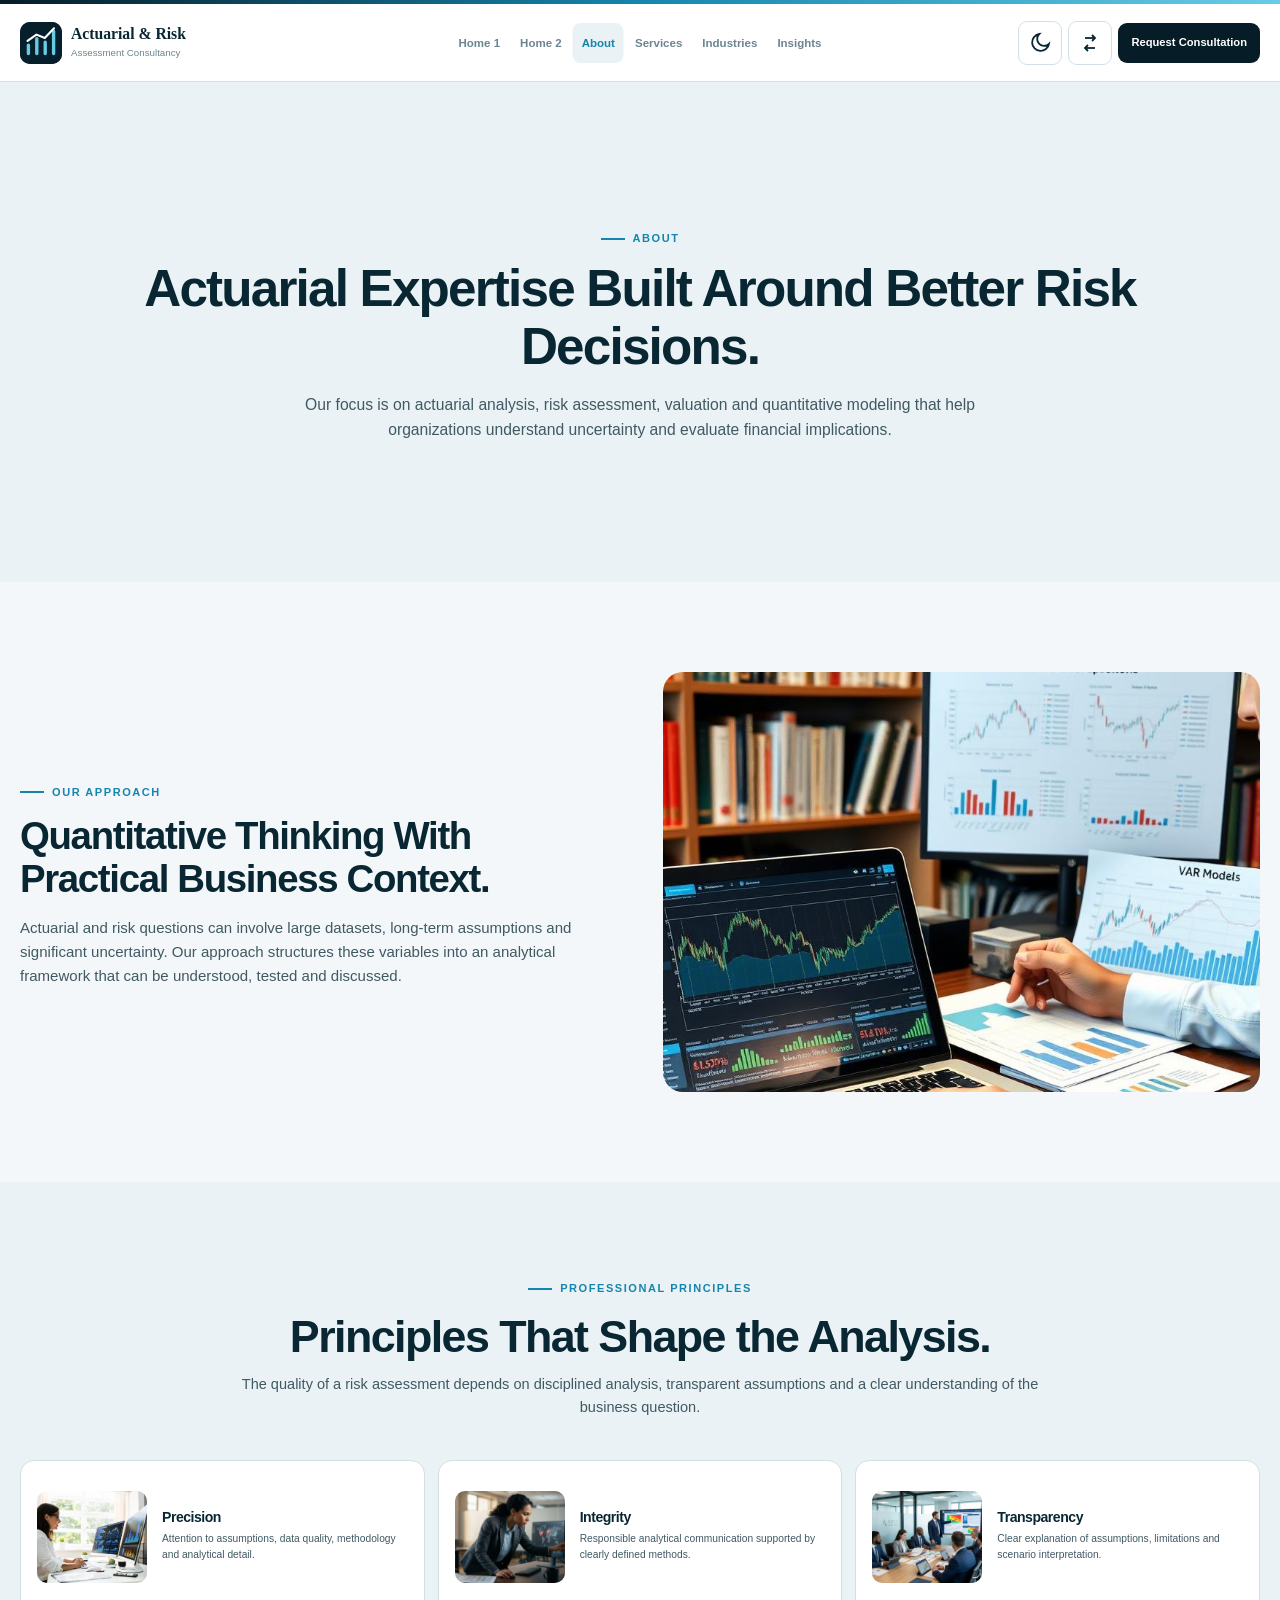
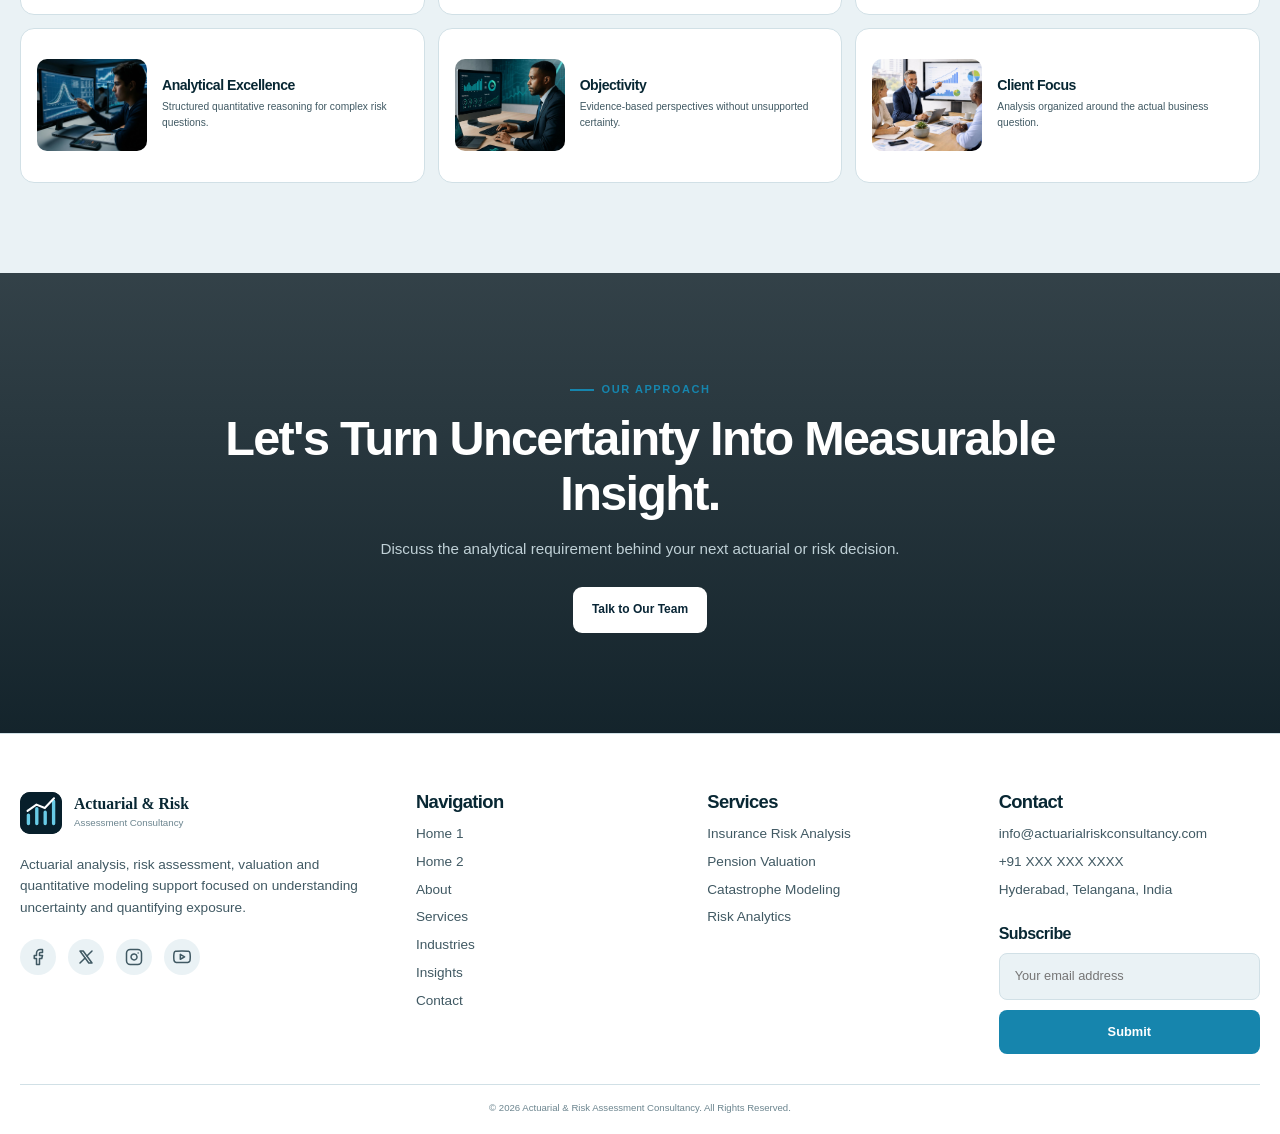
==== about.html @ ff3176a1 "Initial commit" ====
<!DOCTYPE html>
<html lang="en" dir="ltr">
<head>
<meta charset="UTF-8">
<meta name="viewport" content="width=device-width, initial-scale=1.0">
<title>Actuarial & Risk Assessment Consultancy</title>
<meta name="description"
content="Actuarial, insurance risk assessment, pension valuation, catastrophe modeling and quantitative risk analytics.">
<link rel="preconnect" href="[https://fonts.googleapis.com](https://fonts.googleapis.com/)">
<link rel="preconnect" href="[https://fonts.gstatic.com](https://fonts.gstatic.com/)" crossorigin>
<link href="[https://fonts.googleapis.com/css2?family=DM+Sans:wght@400;500;600;700&family=Manrope:wght@600;700;800&display=swap](https://fonts.googleapis.com/css2?family=DM+Sans:wght@400;500;600;700&family=Manrope:wght@600;700;800&display=swap)"
rel="stylesheet">
<link rel="icon" href="images/logo.svg" type="image/svg+xml">
<link rel="stylesheet" href="css/style.css">
</head>
<body>
<div class="top-line"></div>
<!-- =========================================================
HEADER
========================================================= -->
<header>
<div class="container navbar">
<a
href="index.html"
class="brand"
data-page-link="home1">
<div class="brand-logo">
<img src="images/logo.svg" alt="Actuarial Risk Consultancy Logo">
</div>
<div>
<div class="brand-name">
Actuarial & Risk
</div>
<div class="brand-sub">
Assessment Consultancy
</div>
</div>
</a>
<nav class="nav-links">
<a
href="index.html"
class="nav-link"
data-page-link="home1">
Home 1
</a>
<a
href="home2.html"
class="nav-link"
data-page-link="home2">
Home 2
</a>
<a
href="about.html"
class="nav-link"
data-page-link="about">
About
</a>
<a
href="services.html"
class="nav-link"
data-page-link="services">
Services
</a>
<a
href="industries.html"
class="nav-link"
data-page-link="industries">
Industries
</a>
<a
href="insights.html"
class="nav-link"
data-page-link="insights">
Insights
</a>

</nav>
<div class="nav-actions">
<button
class="nav-icon"
id="themeButton"
aria-label="Change theme">
<span id="themeIcon"></span>
</button>
<button
class="nav-icon"
id="directionButton"
aria-label="Change direction">
<span id="directionIcon"></span>
</button>
<a
href="contact.html"
class="consult-button"
data-page-link="contact">
Request Consultation
</a>
<button
class="nav-icon mobile-toggle"
id="mobileToggle"
aria-label="Open menu"
aria-expanded="false">
<svg
viewBox="0 0 24 24"
fill="none"
stroke="currentColor"
stroke-width="2">
<path d="M4 7h16"></path>
<path d="M4 12h16"></path>
<path d="M4 17h16"></path>
</svg>
</button>
</div>
</div>
<div
class="container mobile-menu"
id="mobileMenu">
<a href="index.html"
data-page-link="home1">
Home 1
</a>
<a href="home2.html"
data-page-link="home2">
Home 2
</a>
<a href="about.html"
data-page-link="about">
About
</a>
<a href="services.html"
data-page-link="services">
Services
</a>
<a href="industries.html"
data-page-link="industries">
Industries
</a>
<a href="insights.html"
data-page-link="insights">
Insights
</a>
<a href="contact.html"
data-page-link="contact">
Contact
</a>
<div class="mobile-actions">
<div class="mobile-icons">
<button class="nav-icon" id="themeButtonMobile" aria-label="Change theme"><span id="themeIconMobile"></span></button>
<button class="nav-icon" id="directionButtonMobile" aria-label="Change direction"><span id="directionIconMobile"></span></button>
</div>
<a href="contact.html" class="consult-button" data-page-link="contact">Request Consultation</a>
</div>
</div>
</header>
<!-- =========================================================
ABOUT
========================================================= -->
<main
id="about"
class="page active">
<section class="page-hero">
<div class="container page-hero-center">
<div>
<div class="eyebrow">
About
</div>
<h1>
Actuarial Expertise Built Around Better Risk Decisions.
</h1>
<p>
Our focus is on actuarial analysis, risk assessment, valuation and quantitative modeling that help organizations understand uncertainty and evaluate financial implications.
</p>
</div>
</div>
</section>
<section class="about-section">
<div class="container about-grid">
<div>
<div class="eyebrow">
Our Approach
</div>
<h2 class="section-title">
Quantitative Thinking With Practical Business Context.
</h2>
<p class="section-text">
Actuarial and risk questions can involve large datasets, long-term assumptions and significant uncertainty. Our approach structures these variables into an analytical framework that can be understood, tested and discussed.
</p>
</div>
<div class="about-photo">
<img
src="images/Quantitative Thinking With Practical Business Context.png"
alt="Professional consulting workspace">
</div>
</div>
</section>
<section class="principles">
<div class="container">
<div class="section-head">
<div class="eyebrow">
Professional Principles
</div>
<h2>
Principles That Shape the Analysis.
</h2>
<p>
The quality of a risk assessment depends on disciplined analysis, transparent assumptions and a clear understanding of the business question.
</p>
</div>
<div class="principle-grid">
<div class="principle">
<div class="principle-photo">
<img
src="images/Precision2.png"
alt="Precision">
</div>
<div>
<h3>
Precision
</h3>
<p>
Attention to assumptions, data quality, methodology and analytical detail.
</p>
</div>
</div>
<div class="principle">
<div class="principle-photo">
<img
src="images/Integrity.png"
alt="Integrity">
</div>
<div>
<h3>
Integrity
</h3>
<p>
Responsible analytical communication supported by clearly defined methods.
</p>
</div>
</div>
<div class="principle">
<div class="principle-photo">
<img
src="images/Transparency.png"
alt="Transparency">
</div>
<div>
<h3>
Transparency
</h3>
<p>
Clear explanation of assumptions, limitations and scenario interpretation.
</p>
</div>
</div>
<div class="principle">
<div class="principle-photo">
<img
src="images/Analytical Excellence.png"
alt="Analytical excellence">
</div>
<div>
<h3>
Analytical Excellence
</h3>
<p>
Structured quantitative reasoning for complex risk questions.
</p>
</div>
</div>
<div class="principle">
<div class="principle-photo">
<img
src="images/Objectivity.png"
alt="Objectivity">
</div>
<div>
<h3>
Objectivity
</h3>
<p>
Evidence-based perspectives without unsupported certainty.
</p>
</div>
</div>
<div class="principle">
<div class="principle-photo">
<img
src="images/Client Focus.png"
alt="Client focus">
</div>
<div>
<h3>
Client Focus
</h3>
<p>
Analysis organized around the actual business question.
</p>
</div>
</div>
</div>
</div>
</section>
<section class="final-cta">
<div class="container final-content">
<div class="eyebrow">
Our Approach
</div>
<h2>
Let's Turn Uncertainty Into Measurable Insight.
</h2>
<p>
Discuss the analytical requirement behind your next actuarial or risk decision.
</p>
<div class="final-actions">
<a
href="contact.html"
class="btn btn-primary"
data-page-link="contact">
Talk to Our Team
</a>
</div>
</div>
</section>
</main>
<!-- =========================================================
FOOTER
========================================================= -->
<footer>
<div class="container">
<div class="footer-grid">
<div>
<div class="footer-brand" style="display:flex; align-items:center; gap:12px; margin-bottom:20px;">
    <img src="images/logo.svg" alt="Logo" class="footer-logo" style="width:42px; border-radius:10px; background:var(--navy);">
    <div>
      <div class="brand-name">Actuarial & Risk</div>
      <div class="brand-sub">Assessment Consultancy</div>
    </div>
  </div>
<p>
Actuarial analysis, risk assessment, valuation and quantitative modeling support focused on understanding uncertainty and quantifying exposure.
</p>

  <div class="social-links">
  <a href="#" aria-label="Facebook"><svg width="18" height="18" viewBox="0 0 24 24" fill="none" stroke="currentColor" stroke-width="2" stroke-linecap="round" stroke-linejoin="round"><path d="M18 2h-3a5 5 0 0 0-5 5v3H7v4h3v8h4v-8h3l1-4h-4V7a1 1 0 0 1 1-1h3z"></path></svg></a>
  <a href="#" aria-label="X (Twitter)"><svg width="18" height="18" viewBox="0 0 24 24" fill="none" stroke="currentColor" stroke-width="2" stroke-linecap="round" stroke-linejoin="round"><path d="M4 4l11.733 16h4.267l-11.733 -16z"></path><path d="M4 20l6.768 -6.768m2.46 -2.46l6.772 -6.772"></path></svg></a>
  <a href="#" aria-label="Instagram"><svg width="18" height="18" viewBox="0 0 24 24" fill="none" stroke="currentColor" stroke-width="2" stroke-linecap="round" stroke-linejoin="round"><rect x="2" y="2" width="20" height="20" rx="5" ry="5"></rect><path d="M16 11.37A4 4 0 1 1 12.63 8 4 4 0 0 1 16 11.37z"></path><line x1="17.5" y1="6.5" x2="17.51" y2="6.5"></line></svg></a>
  <a href="#" aria-label="YouTube"><svg width="18" height="18" viewBox="0 0 24 24" fill="none" stroke="currentColor" stroke-width="2" stroke-linecap="round" stroke-linejoin="round"><path d="M22.54 6.42a2.78 2.78 0 0 0-1.94-2C18.88 4 12 4 12 4s-6.88 0-8.6.46a2.78 2.78 0 0 0-1.94 2A29 29 0 0 0 1 11.75a29 29 0 0 0 .46 5.33A2.78 2.78 0 0 0 3.4 19c1.72.46 8.6.46 8.6.46s6.88 0 8.6-.46a2.78 2.78 0 0 0 1.94-2 29 29 0 0 0 .46-5.25 29 29 0 0 0-.46-5.33z"></path><polygon points="9.75 15.02 15.5 11.75 9.75 8.48 9.75 15.02"></polygon></svg></a>
  </div>
</div>
<div>
<h3>
Navigation
</h3>
<a href="index.html" data-page-link="home1">
Home 1
</a>
<a href="home2.html" data-page-link="home2">
Home 2
</a>
<a href="about.html" data-page-link="about">
About
</a>
<a href="services.html" data-page-link="services">
Services
</a>
<a href="industries.html" data-page-link="industries">
Industries
</a>
<a href="insights.html" data-page-link="insights">
Insights
</a>
<a href="contact.html" data-page-link="contact">
Contact
</a>
</div>
<div>
<h3>
Services
</h3>
<a href="services.html" data-page-link="services">
Insurance Risk Analysis
</a>
<a href="services.html" data-page-link="services">
Pension Valuation
</a>
<a href="services.html" data-page-link="services">
Catastrophe Modeling
</a>
<a href="services.html" data-page-link="services">
Risk Analytics
</a>
</div>
<div>
<h3>
Contact
</h3>
<a href="mailto:info@actuarialriskconsultancy.com">
  info@actuarialriskconsultancy.com
  </a>
<a href="tel:+91XXXXXXXXXX">
+91 XXX XXX XXXX
</a>
<p>
Hyderabad, Telangana, India
  </p>
  <div style="margin-top: 25px;">
    <h3 style="margin-bottom:10px; font-size:1rem;">Subscribe</h3>
    <input type="email" placeholder="Your email address" style="width: 100%; padding: 12px 15px; border-radius: 8px; border: 1px solid var(--border); background: var(--surface2); color: var(--text); margin-bottom: 10px; font-family: inherit; font-size: 0.8rem; outline: none; box-sizing: border-box;">
    <button type="button" style="width: 100%; padding: 12px 15px; border-radius: 8px; background: var(--blue); color: #ffffff; border: none; font-weight: 800; cursor: pointer; font-family: inherit; font-size: 0.8rem; box-sizing: border-box; transition: background 0.3s;">Submit</button>
  </div>
  </div>
  </div>
  <div class="footer-bottom">
© 2026 Actuarial & Risk Assessment Consultancy. All Rights Reserved.
</div>
</div>
</footer>
<!-- =========================================================
BACK TO TOP
========================================================= -->
<button
class="back-top"
id="backTop"
aria-label="Back to top">
<svg
viewBox="0 0 24 24"
fill="none"
stroke="currentColor"
stroke-width="2">
<path d="M12 19V5"></path>
<path d="M6 11l6-6 6 6"></path>
</svg>
</button>
<script src="js/script.js"></script>
</body>
</html>
---- css/style.css ----
/* =========================================================
GLOBAL
========================================================= */
:root{
--navy:#061c27;
--navy2:#0a2936;
--blue:#1685ad;
--cyan:#67cce7;
--bg:#f3f7f9;
--surface:#ffffff;
--surface2:#eaf2f5;
--heading:#082733;
--text:#405963;
--muted:#6c858f;
--border:#d1e0e6;
--green:#4da47e;
--yellow:#d1a452;
--red:#ca7070;
--shadow:0 24px 65px rgba(6,34,46,.11);
--shadow2:0 10px 32px rgba(6,34,46,.09);
}
html.dark{
--bg:#06151c;
--surface:#0b2029;
--surface2:#102b35;
--heading:#f0fbfd;
--text:#cfdee3;
--muted:#96adb6;
--border:#2a4752;
--shadow:0 24px 65px rgba(0,0,0,.36);
--shadow2:0 10px 32px rgba(0,0,0,.30);
}
*{
box-sizing:border-box;
margin:0;
padding:0;
}
html{
scroll-behavior:smooth;
}
body{
font-family:"DM Sans",Arial,sans-serif;
background:var(--bg);
color:var(--text);
line-height:1.6;
overflow-x:hidden;
}
img{
display:block;
width:100%;
}
a{
text-decoration:none;
color:inherit;
}
button,
input,
textarea,
select{
font:inherit;
}
h1,
h2,
h3,
h4{
font-family:"Manrope",Arial,sans-serif;
color:var(--heading);
line-height:1.12;
letter-spacing:-.035em;
}
.container{
width:min(
1240px,
calc(100% - 40px)
);
margin:auto;
}
.top-line{
height:4px;
background:
linear-gradient(
90deg,
#061c27,
#1685ad,
#67cce7
);
}
/* =========================================================
NAVIGATION
========================================================= */
header{
position:sticky;
top:0;
z-index:9999;
height:78px;
background:
rgba(255,255,255,.96);
border-bottom:1px solid var(--border);
backdrop-filter:blur(18px);
}
html.dark header{
background:
rgba(5,18,24,.96);
}
.navbar{
height:78px;
display:flex;
align-items:center;
justify-content:space-between;
gap:7px;
position:relative;
}
.brand{
height:44px;
display:flex;
align-items:center;
gap:9px;
}
.brand-logo{
width:42px;
height:42px;
min-width:42px;
border-radius:10px;
overflow:hidden;
background:var(--navy);
}
.brand-logo img{
width:100%;
height:100%;
object-fit:cover;
}
.brand-name{
font-family:"Manrope";
font-size:0.98rem;
font-weight:800;
color:var(--heading);
line-height:1.1;
}
.brand-sub{
font-size:0.61rem;
color:var(--muted);
margin-top:3px;
}
.nav-links{
height:44px;
display:flex;
align-items:center;
gap:2px;
position:absolute;
left:50%;
transform:translateX(-50%);
}
.nav-link{
height:40px;
min-height:40px;
max-height:40px;
padding:0 9px;
display:flex;
align-items:center;
justify-content:center;
border-radius:8px;
font-size:0.72rem;
font-weight:800;
color:var(--muted);
white-space:nowrap;
transition:.2s;
}
.nav-link:hover,
.nav-link.active{
background:var(--surface2);
color:var(--blue);
}
.nav-actions{
height:44px;
display:flex;
align-items:center;
gap:6px;
}
.nav-icon{
width:44px;
height:44px;
min-width:44px;
min-height:44px;
max-width:44px;
max-height:44px;
display:flex;
align-items:center;
justify-content:center;
border:1px solid var(--border);
border-radius:9px;
background:var(--surface);
color:var(--heading);
}
.nav-icon span{
display:flex;
align-items:center;
justify-content:center;
}
.nav-icon svg{
width:24px;
height:24px;
}
.consult-button{
height:40px !important;
min-height:40px !important;
max-height:40px !important;
padding:0 13px;
display:flex;
align-items:center;
justify-content:center;
border-radius:9px;
background:var(--navy);
color:white;
font-size:0.70rem;
font-weight:800;
white-space:nowrap;
}
html.dark .consult-button{
background:#edf9fb;
color:#082535;
}
.mobile-toggle{
display:none;
}
/* =========================================================
MOBILE MENU
========================================================= */
.mobile-menu{
display:none;
position:absolute;
top:84px;
left:12px;
right:12px;
padding:10px;
background:var(--surface);
border:1px solid var(--border);
border-radius:14px;
box-shadow:var(--shadow);
}
.mobile-menu.open{
display:block;
}
.mobile-menu a{
display:block;
padding:12px;
font-size:0.80rem;
font-weight:800;
border-radius:8px;
color:var(--heading);
text-align:center;
}
.mobile-menu a:hover{
background:var(--surface2);
color:var(--blue);
}
.mobile-actions{
display:flex;
flex-direction:column;
align-items:center;
gap:12px;
margin-top:15px;
padding-top:15px;
border-top:1px solid var(--border);
}
.mobile-icons{
display:flex;
gap:12px;
justify-content:center;
}
.mobile-actions .consult-button{
width:100%;
text-align:center;
}
.mobile-menu a.consult-button {
color: white;
}
html.dark .mobile-menu a.consult-button {
color: #082535;
}
/* =========================================================
BUTTONS
========================================================= */
.btn{
height:46px;
min-height:46px;
max-height:46px;
padding:0 18px;
display:inline-flex;
align-items:center;
justify-content:center;
border-radius:9px;
font-size:0.75rem;
font-weight:800;
border:1px solid transparent;
transition:
transform .25s ease,
box-shadow .25s ease;
}
.btn:hover{
transform:translateY(-3px);
box-shadow:var(--shadow2);
}
.btn-primary{
background:var(--navy);
color:#fff;
}
html.dark .btn-primary{
background:#edf9fb;
color:#082535;
}
.btn-secondary{
background:var(--surface);
color:var(--heading);
border-color:var(--border);
}
/* =========================================================
PAGE SYSTEM
========================================================= */
.page{
display:none;
animation:
pageIn .45s ease;
}
.page.active{
display:block;
}
@keyframes pageIn{
from{
opacity:0;
transform:translateY(10px);
}
to{
opacity:1;
transform:translateY(0);
}
}
/* =========================================================
COMMON
========================================================= */
.kicker{
height:30px;
display:inline-flex;
align-items:center;
padding:0 12px;
border:1px solid rgba(22,133,173,.25);
border-radius:30px;
background:rgba(22,133,173,.06);
color:var(--blue);
font-size:0.63rem;
font-weight:900;
letter-spacing:.12em;
}
.kicker:before{
content:"";
width:6px;
height:6px;
margin-right:8px;
border-radius:50%;
background:var(--cyan);
animation:pulse 2s infinite;
}
@keyframes pulse{
50%{
transform:scale(1.5);
opacity:.5;
}
}
.eyebrow{
display:inline-flex;
align-items:center;
gap:8px;
font-size:0.69rem;
font-weight:900;
letter-spacing:.14em;
text-transform:uppercase;
color:var(--blue);
margin-bottom:13px;
}
.eyebrow:before{
content:"";
width:24px;
height:2px;
background:currentColor;
}
.section-head{
max-width:850px;
margin:
0 auto 40px;
text-align:center;
}
.section-head h2{
font-size:
clamp(
1.9rem,
3.5vw,
2.8rem
);
}
.section-head p{
font-size:0.91rem;
margin-top:12px;
}
.section-title{
font-size:
clamp(
1.85rem,
3vw,
2.55rem
);
}
.section-text{
font-size:0.94rem;
margin-top:16px;
}
/* =========================================================
HOME 1
========================================================= */
.home1-hero{
min-height: calc(100vh - 78px);
display:flex;
align-items:center;
padding:80px 0;
overflow:hidden;
background: linear-gradient(rgba(4, 21, 28, 0.75), rgba(4, 21, 28, 0.75)), url('../images/home-hero.png') center/cover no-repeat;
}
html.dark .home1-hero{
background:
radial-gradient(
circle at 82% 20%,
rgba(103,204,231,.12),
transparent 30%
),
linear-gradient(
135deg,
#06151c,
#092731
);
}
.home-grid{
display:grid;
grid-template-columns:
.82fr
1.18fr;
gap:48px;
align-items:center;
}
.home-h1{
font-size:
clamp(
2.25rem,
4vw,
3.55rem
);
line-height:1.06;
margin-top:18px;
}
.home-h1 span{
display:block;
}
.accent{
color:var(--blue);
}
.hero-text{
max-width:610px;
font-size:0.99rem;
margin-top:18px;
}
.hero-actions{
display:flex;
flex-wrap:wrap;
gap:9px;
margin-top:25px;
}
/* =========================================================
HOME 1 TERMINAL
========================================================= */
.terminal{
background:#061a24;
border:1px solid rgba(255,255,255,.10);
border-radius:22px;
overflow:hidden;
box-shadow:
0 30px 85px rgba(5,27,37,.28);
}
.terminal-top{
height:61px;
padding:0 16px;
display:flex;
align-items:center;
justify-content:space-between;
border-bottom:
1px solid rgba(255,255,255,.08);
}
.terminal-title{
display:flex;
align-items:center;
gap:9px;
}
.terminal-image{
width:36px;
height:36px;
border-radius:8px;
overflow:hidden;
display:flex;
align-items:center;
justify-content:center;
background:rgba(104,203,230,.15);
color:#70cee7;
}
.terminal-image svg{
width:20px;
height:20px;
}
.terminal-title strong{
display:block;
font-size:0.76rem;
color:#fff;
}
.terminal-title small{
display:block;
font-size:0.53rem;
color:#7896a1;
margin-top:2px;
}
.status{
height:24px;
padding:0 8px;
display:flex;
align-items:center;
border:1px solid rgba(104,203,230,.3);
border-radius:6px;
font-size:0.53rem;
font-weight:900;
color:#70cee7;
}
.terminal-body{
padding:15px;
}
.metrics{
display:grid;
grid-template-columns:
repeat(3,1fr);
gap:8px;
}
.metric{
min-height:78px;
padding:11px;
background:
rgba(255,255,255,.045);
border:1px solid rgba(255,255,255,.08);
border-radius:9px;
}
.metric small{
display:block;
font-size:0.50rem;
text-transform:uppercase;
letter-spacing:.08em;
color:#7896a1;
}
.metric strong{
display:block;
font-family:"Manrope";
font-size:1.17rem;
color:#fff;
margin-top:3px;
}
.metric span{
font-size:0.51rem;
color:#70cee7;
}
.chart{
height:280px;
position:relative;
overflow:hidden;
margin-top:10px;
border:1px solid rgba(255,255,255,.08);
border-radius:10px;
background:#081f2b;
}
.chart-grid{
position:absolute;
inset:0;
background-image:
linear-gradient(
rgba(255,255,255,.045) 1px,
transparent 1px
),
linear-gradient(
90deg,
rgba(255,255,255,.045) 1px,
transparent 1px
);
background-size:45px 45px;
}
.chart-label{
position:absolute;
left:12px;
top:10px;
z-index:3;
font-size:0.51rem;
color:#7896a1;
}
.chart-label strong{
display:block;
font-size:0.78rem;
color:#fff;
margin-top:3px;
}
.chart svg{
position:absolute;
inset:12px;
width:calc(100% - 24px);
height:calc(100% - 24px);
}
.line{
fill:none;
stroke:#70cee7;
stroke-width:3;
stroke-linecap:round;
stroke-linejoin:round;
stroke-dasharray:1000;
stroke-dashoffset:1000;
animation:drawLine 3.5s ease forwards;
}
.line2{
fill:none;
stroke:#577b88;
stroke-width:1.5;
stroke-dasharray:7 8;
}
@keyframes drawLine{
to{
stroke-dashoffset:0;
}
}
.chart-bottom{
display:flex;
justify-content:space-between;
font-size:0.51rem;
color:#7896a1;
margin-top:5px;
}
/* =========================================================
HOME 1 ANALYTICS IMAGE SECTION
========================================================= */
.image-section{
padding:90px 0;
background:var(--surface2);
}
.image-section-grid{
display:grid;
grid-template-columns:
1fr
1fr;
gap:45px;
align-items:center;
}
.main-photo{
height:430px;
position:relative;
overflow:hidden;
border-radius:20px;
box-shadow:var(--shadow);
}
.main-photo img{
width:100%;
height:100%;
object-fit:cover;
}
.photo-caption{
position:absolute;
left:18px;
right:18px;
bottom:18px;
padding:15px;
border-radius:11px;
background:
rgba(4,21,29,.88);
backdrop-filter:blur(10px);
}
.photo-caption strong{
display:block;
font-size:0.90rem;
color:#fff;
}
.photo-caption span{
display:block;
font-size:0.61rem;
color:#b5c9d0;
margin-top:3px;
}
/* =========================================================
LARGE FIXED IMAGE CARDS
========================================================= */
.image-cards{
display:grid;
grid-template-columns:
1fr
1fr;
gap:12px;
margin-top:23px;
}
.image-card{
min-height:145px;
padding:14px;
display:grid;
grid-template-columns:
110px
minmax(0,1fr);
align-items:center;
gap:15px;
background:var(--surface);
border:1px solid var(--border);
border-radius:13px;
overflow:hidden;
transition:.25s;
}
.image-card:hover{
transform:translateY(-4px);
box-shadow:var(--shadow2);
}
.image-box{
width:110px !important;
height:92px !important;
min-width:110px !important;
max-width:110px !important;
min-height:92px !important;
max-height:92px !important;
border-radius:10px;
overflow:hidden;
background:#dce8ec;
}
.image-box img{
width:100% !important;
height:100% !important;
object-fit:cover !important;
}
.image-card h3{
font-size:0.88rem;
}
.image-card p{
font-size:0.63rem;
margin-top:5px;
}
/* =========================================================
DARK FRAMEWORK
========================================================= */
.dark-section{
padding:90px 0;
background:#061923;
}
.dark-section h2{
color:#fff;
}
.dark-section p{
color:#a8bec7;
}
.dark-section .eyebrow{
color:#6bcbe6;
}
.dark-cards{
display:grid;
grid-template-columns:
repeat(4,1fr);
gap:12px;
}
.dark-card{
background:#0c2732;
border:1px solid rgba(255,255,255,.10);
border-radius:15px;
overflow:hidden;
transition:.3s;
}
.dark-card:hover{
transform:translateY(-6px);
border-color:rgba(104,203,230,.45);
}
.dark-image{
height:145px;
overflow:hidden;
}
.dark-image img{
width:100%;
height:100%;
object-fit:cover;
transition:.6s;
}
.dark-card:hover img{
transform:scale(1.06);
}
.dark-content{
padding:15px 17px 18px;
}
.number{
font-size:0.55rem;
font-weight:900;
color:#6bcbe6;
letter-spacing:.1em;
}
.dark-content h3{
font-size:0.96rem;
color:#fff;
margin-top:6px;
}
.dark-content p{
font-size:0.64rem;
margin-top:5px;
}
/* =========================================================
INDUSTRY CARDS
========================================================= */
.industry-section{
padding:90px 0;
background:var(--bg);
}
.industry-grid{
display:grid;
grid-template-columns:
repeat(4,1fr);
gap:12px;
}
.industry-card{
height:230px;
position:relative;
overflow:hidden;
border-radius:14px;
background:#082a38;
}
.industry-card img{
height:100%;
width:100%;
object-fit:cover;
transition:.7s;
}
.industry-card:hover img{
transform:scale(1.07);
}
.industry-card:after{
content:"";
position:absolute;
inset:0;
background:
linear-gradient(
transparent 25%,
rgba(3,20,28,.94)
);
}
.industry-info{
position:absolute;
z-index:2;
left:15px;
right:15px;
bottom:15px;
}
.industry-info h3{
color:#fff;
font-size:0.86rem;
}
.industry-info p{
color:#b6c9d0;
font-size:0.60rem;
margin-top:3px;
}
/* =========================================================
HOME 2 HERO
========================================================= */
.home2-hero{
min-height: calc(100vh - 78px);
display:flex;
align-items:center;
padding:80px 0;
overflow:hidden;
background:
radial-gradient(
circle at 18% 18%,
rgba(103,204,231,.18),
transparent 30%
),
linear-gradient(
135deg,
rgba(248, 250, 251, 0.65),
rgba(231, 241, 244, 0.65)
),
url('../images/home2-hero.png') center/cover no-repeat;
}
html.dark .home2-hero{
background:
radial-gradient(
circle at 18% 18%,
rgba(103,204,231,.12),
transparent 30%
),
linear-gradient(
135deg,
rgba(6, 21, 28, 0.65),
rgba(9, 39, 49, 0.65)
),
url('../images/home2-hero.png') center/cover no-repeat;
}
.home2-grid{
display:grid;
grid-template-columns:
1fr
1fr;
gap:48px;
align-items:center;
}
/* =========================================================
HOME 2 MODEL TERMINAL
========================================================= */
.model-terminal{
padding:15px;
background:#061a24;
border:1px solid rgba(255,255,255,.10);
border-radius:22px;
box-shadow:
0 30px 85px rgba(5,27,37,.28);
}
.model-head{
height:48px;
display:flex;
align-items:center;
justify-content:space-between;
border-bottom:
1px solid rgba(255,255,255,.08);
}
.model-head strong{
font-size:0.76rem;
color:#fff;
}
.model-head span{
font-size:0.53rem;
color:#7896a1;
}
.model-body{
display:grid;
grid-template-columns:
1.35fr
.65fr;
gap:9px;
margin-top:10px;
}
.model-chart{
height:320px;
position:relative;
overflow:hidden;
border:1px solid rgba(255,255,255,.08);
border-radius:10px;
background:#081f2b;
}
.model-chart svg{
position:absolute;
inset:12px;
width:calc(100% - 24px);
height:calc(100% - 24px);
}
.model-side{
display:grid;
gap:8px;
}
.model-box{
padding:10px;
background:
rgba(255,255,255,.045);
border:1px solid rgba(255,255,255,.08);
border-radius:9px;
}
.model-box-image{
height:65px;
margin-bottom:8px;
border-radius:7px;
overflow:hidden;
}
.model-box-image img{
height:100%;
width:100%;
object-fit:cover;
}
.model-box small{
font-size:0.50rem;
text-transform:uppercase;
color:#7896a1;
}
.model-box strong{
display:block;
font-size:0.93rem;
color:#fff;
margin-top:2px;
}
.progress{
height:4px;
margin-top:7px;
overflow:hidden;
border-radius:10px;
background:
rgba(255,255,255,.09);
}
.progress span{
display:block;
height:100%;
width:var(--value);
background:#70cee7;
transform:scaleX(0);
transform-origin:left;
animation:progressIn 1.4s ease forwards;
}
@keyframes progressIn{
to{
transform:scaleX(1);
}
}
/* =========================================================
HOME 2 SIX LAYERS
========================================================= */
.layers{
padding:90px 0;
}
.layers-grid{
display:grid;
grid-template-columns:
repeat(3,1fr);
gap:13px;
}
.layer-card{
background:var(--surface);
border:1px solid var(--border);
border-radius:15px;
overflow:hidden;
transition:.3s;
}
.layer-card:hover{
transform:translateY(-5px);
box-shadow:var(--shadow2);
}
.layer-img{
height:180px;
overflow:hidden;
}
.layer-img img{
height:100%;
width:100%;
object-fit:cover;
transition:.6s;
}
.layer-card:hover img{
transform:scale(1.06);
}
.layer-body{
padding:15px 17px 18px;
}
.layer-body small{
color:var(--blue);
font-size:0.56rem;
font-weight:900;
letter-spacing:.1em;
}
.layer-body h3{
font-size:0.95rem;
margin-top:6px;
}
.layer-body p{
font-size:0.64rem;
margin-top:5px;
}
/* =========================================================
EXPOSURE MATRIX
========================================================= */
.exposure{
padding:90px 0;
background:var(--surface2);
}
.exposure-grid{
display:grid;
grid-template-columns:
1fr
1fr;
gap:45px;
align-items:center;
}
.exposure-photo{
height:430px;
position:relative;
overflow:hidden;
border-radius:20px;
}
.exposure-photo img{
height:100%;
width:100%;
object-fit:cover;
}
.exposure-photo:after{
content:"";
position:absolute;
inset:0;
background:
linear-gradient(
transparent 25%,
rgba(3,20,28,.85)
);
}
.exposure-caption{
position:absolute;
z-index:2;
left:18px;
right:18px;
bottom:18px;
}
.exposure-caption strong{
display:block;
font-size:0.91rem;
color:#fff;
}
.exposure-caption span{
display:block;
font-size:0.61rem;
color:#b8cbd1;
margin-top:3px;
}
.matrix{
display:grid;
grid-template-columns:
repeat(6,1fr);
gap:5px;
margin-top:22px;
}
.cell{
height:35px;
border-radius:5px;
background:#b8d7df;
animation:cellPulse 2.8s infinite;
}
.cell:nth-child(3n){
background:#6eb8ca;
}
.cell:nth-child(4n){
background:#d5b267;
}
.cell:nth-child(7n){
background:#d47676;
}
@keyframes cellPulse{
50%{
opacity:.65;
}
}
.matrix-label{
display:flex;
justify-content:space-between;
font-size:0.56rem;
color:var(--muted);
margin-top:6px;
}
/* =========================================================
SCENARIO CARDS
========================================================= */
.scenarios{
padding:90px 0;
}
.scenario-grid{
display:grid;
grid-template-columns:
repeat(4,1fr);
gap:12px;
}
.scenario{
padding:13px;
background:var(--surface);
border:1px solid var(--border);
border-radius:14px;
transition:.3s;
}
.scenario:hover{
transform:translateY(-5px);
box-shadow:var(--shadow2);
}
.scenario-image{
height:105px;
border-radius:9px;
overflow:hidden;
}
.scenario-image img{
height:100%;
width:100%;
object-fit:cover;
}
.scenario small{
display:block;
font-size:0.55rem;
font-weight:900;
letter-spacing:.1em;
color:var(--blue);
margin-top:12px;
}
.scenario h3{
font-size:0.95rem;
margin-top:5px;
}
.scenario-value{
font-family:"Manrope";
font-size:1.56rem;
font-weight:800;
color:var(--heading);
margin-top:7px;
}
.scenario p{
font-size:0.63rem;
}
/* =========================================================
PAGE HERO
========================================================= */
.page-hero{
padding:80px 0;
background:var(--surface2);
}
.page-hero-grid{
display:grid;
grid-template-columns:
1fr
.78fr;
gap:50px;
align-items:center;
}
.page-hero-center{
display:flex;
flex-direction:column;
align-items:center;
justify-content:center;
text-align:center;
min-height:340px;
}
.page-hero-center p{
margin:17px auto 0;
}
.page-hero h1{
font-size:
clamp(
2.15rem,
4vw,
3.4rem
);
}
.page-hero p{
max-width:680px;
font-size:0.98rem;
margin-top:17px;
}
.page-photo{
height:340px;
border-radius:20px;
overflow:hidden;
}
.page-photo img{
height:100%;
width:100%;
object-fit:cover;
}
/* =========================================================
ABOUT
========================================================= */
.about-section{
padding:90px 0;
}
.about-grid{
display:grid;
grid-template-columns:
1fr
1fr;
gap:45px;
align-items:center;
}
.about-photo{
height:420px;
border-radius:20px;
overflow:hidden;
}
.about-photo img{
height:100%;
width:100%;
object-fit:cover;
}
/* =========================================================
ABOUT PRINCIPLES
========================================================= */
.principles{
padding:90px 0;
background:var(--surface2);
}
.principle-grid{
display:grid;
grid-template-columns:
repeat(3,1fr);
gap:13px;
}
.principle{
min-height:155px;
padding:16px;
display:grid;
grid-template-columns:
110px
minmax(0,1fr);
align-items:center;
gap:15px;
background:var(--surface);
border:1px solid var(--border);
border-radius:14px;
overflow:hidden;
transition:.25s;
}
.principle:hover{
transform:translateY(-4px);
box-shadow:var(--shadow2);
}
.principle-photo{
width:110px !important;
height:92px !important;
min-width:110px !important;
max-width:110px !important;
min-height:92px !important;
max-height:92px !important;
overflow:hidden;
border-radius:10px;
}
.principle-photo img{
width:100% !important;
height:100% !important;
object-fit:cover !important;
}
.principle h3{
font-size:0.88rem;
}
.principle p{
font-size:0.64rem;
margin-top:5px;
}
/* =========================================================
SERVICES
========================================================= */
.services{
padding:90px 0;
}
.service-grid{
display:grid;
grid-template-columns: repeat(3, 1fr);
gap:17px;
}
.service-card{
background:var(--surface);
border:1px solid var(--border);
border-radius:17px;
overflow:hidden;
}
.service-photo{
height:220px;
overflow:hidden;
}
.service-photo img{
height:100%;
width:100%;
object-fit:cover;
transition:.6s;
}
.service-card:hover img{
transform:scale(1.05);
}
.service-body{
padding:20px;
}
.service-body h2{
font-size:1.52rem;
}
.service-body p{
font-size:0.76rem;
margin-top:7px;
}
.service-list{
display:grid;
gap:5px;
margin-top:13px;
}
.service-list span{
font-size:0.68rem;
color:var(--muted);
}
.service-list span:before{
content:"";
display:inline-block;
width:5px;
height:5px;
border-radius:50%;
background:var(--blue);
margin-right:7px;
}
/* =========================================================
INSIGHTS
========================================================= */
.insights{
padding:90px 0;
}
.topic-list{
display:flex;
flex-wrap:wrap;
gap:7px;
margin-bottom:28px;
}
.topic{
padding:7px 11px;
background:var(--surface);
border:1px solid var(--border);
border-radius:30px;
font-size:0.65rem;
font-weight:800;
color:var(--muted);
}
.insight-grid{
display:grid;
grid-template-columns:
repeat(3,1fr);
gap:15px;
}
.insight-card{
background:var(--surface);
border:1px solid var(--border);
border-radius:16px;
overflow:hidden;
}
.insight-photo{
height:195px;
overflow:hidden;
}
.insight-photo img{
height:100%;
width:100%;
object-fit:cover;
transition:.6s;
}
.insight-card:hover img{
transform:scale(1.05);
}
.insight-body{
padding:18px;
}
.insight-body small{
font-size:0.58rem;
font-weight:900;
color:var(--blue);
letter-spacing:.1em;
}
.insight-body h3{
font-size:1.01rem;
margin-top:6px;
}
.insight-body p{
font-size:0.68rem;
margin-top:6px;
}
/* =========================================================
FAQ
========================================================= */
.faq{
max-width:900px;
margin:35px auto 0;
}
.faq-item{
margin-bottom:8px;
background:var(--surface);
border:1px solid var(--border);
border-radius:12px;
overflow:hidden;
}
.faq-question{
width:100%;
min-height:58px;
padding:14px 17px;
display:flex;
align-items:center;
justify-content:space-between;
gap:20px;
border:0;
background:transparent;
color:var(--heading);
text-align:left;
font-size:0.80rem;
font-weight:800;
}
.faq-arrow{
width:8px;
height:8px;
flex:none;
border-right:2px solid var(--blue);
border-bottom:2px solid var(--blue);
transform:rotate(45deg);
transition:.3s;
}
.faq-item.open .faq-arrow{
transform:rotate(225deg);
}
.faq-answer{
max-height:0;
overflow:hidden;
transition:max-height .35s ease;
}
.faq-answer-inner{
padding:0 17px 17px;
}
.faq-answer p{
font-size:0.71rem;
}
/* =========================================================
CONTACT
========================================================= */
.contact{
padding:90px 0;
}
.contact-grid{
display:grid;
grid-template-columns:
.72fr
1.28fr;
gap:28px;
}
.contact-info{
display:grid;
gap:9px;
margin-top:22px;
}
.contact-item{
display:flex;
align-items:center;
gap:12px;
padding:13px;
background:var(--surface);
border:1px solid var(--border);
border-radius:12px;
}
.contact-image{
width:58px !important;
height:58px !important;
min-width:58px !important;
max-width:58px !important;
border-radius:9px;
overflow:hidden;
display:flex;
align-items:center;
justify-content:center;
background:var(--surface2);
color:var(--blue);
}
.contact-image svg{
width:24px;
height:24px;
}
.contact-item strong{
display:block;
font-size:0.80rem;
color:var(--heading);
}
.contact-item span{
font-size:0.66rem;
color:var(--muted);
}
.contact-form{
padding:23px;
background:var(--surface);
border:1px solid var(--border);
border-radius:18px;
box-shadow:var(--shadow2);
}
.form-grid{
display:grid;
grid-template-columns:
1fr
1fr;
gap:12px;
}
.field.full{
grid-column:1/-1;
}
.field label{
display:block;
font-size:0.70rem;
font-weight:800;
color:var(--heading);
margin-bottom:5px;
}
.control{
width:100%;
min-height:44px;
padding:8px 10px;
background:var(--bg);
color:var(--heading);
border:1px solid var(--border);
border-radius:8px;
outline:none;
}
html[dir="rtl"] .control[dir="ltr"]{
text-align:right;
}
textarea.control{
min-height:120px;
resize:vertical;
}
.control:focus{
border-color:var(--blue);
box-shadow:
0 0 0 3px
rgba(19,127,167,.11);
}
.error{
display:none;
font-size:0.61rem;
color:var(--red);
margin-top:4px;
}
.success{
display:none;
padding:10px;
margin-top:10px;
border-radius:8px;
font-size:0.70rem;
color:#26764e;
background:#dff3e9;
}
.map{
height:330px;
margin-top:27px;
border:1px solid var(--border);
border-radius:18px;
overflow:hidden;
}
.map iframe{
width:100%;
height:100%;
border:0;
color-scheme:light;
}
/* =========================================================
FINAL CTA
========================================================= */
.final-cta{
min-height:460px;
display:flex;
align-items:center;
padding:90px 0;
text-align:center;
background:
linear-gradient(
rgba(3,20,28,.80),
rgba(3,20,28,.93)
),
url(
"[https://images.unsplash.com/photo-1526304640581-d334cdbbf45e?auto=format&fit=crop&w=3840&q=95](https://images.unsplash.com/photo-1526304640581-d334cdbbf45e?auto=format&fit=crop&w=3840&q=95)"
)
center/cover no-repeat;
}
.final-content{
max-width:850px;
margin:auto;
}
.final-content h2{
color:#fff;
font-size:
clamp(
2rem,
3.8vw,
3.2rem
);
}
.final-content p{
max-width:700px;
margin:17px auto 0;
font-size:0.95rem;
color:#bfd0d6;
}
.final-actions{
display:flex;
justify-content:center;
flex-wrap:wrap;
gap:9px;
margin-top:25px;
}
.final-actions .btn-primary{
background:#fff;
color:#082535;
}
.final-actions .btn-secondary{
background:rgba(255,255,255,.08);
color:#fff;
border-color:rgba(255,255,255,.3);
}
/* =========================================================
FOOTER
========================================================= */
footer{
padding:58px 0 18px;
background:var(--surface);
border-top:1px solid var(--border);
}
.footer-grid{
display:grid;
grid-template-columns:
1.4fr
1fr
1fr
1fr;
gap:30px;
padding-bottom:30px;
}
footer h3{
font-size:1.15rem;
color:var(--heading);
margin-bottom:11px;
}
footer p,
footer a{
display:block;
font-size:0.85rem;
color:var(--text);
margin:6px 0;
}
footer a:hover{
color:var(--blue);
}
.social-links {
display:flex;
gap:12px;
margin-top:20px;
}
footer .social-links a {
display: flex;
align-items: center;
justify-content: center;
width: 36px;
height: 36px;
border-radius: 50%;
background: var(--surface2);
color: var(--text);
transition: all 0.3s ease;
margin: 0;
}
footer .social-links a:hover {
background: var(--blue);
color: #fff;
transform: translateY(-3px);
}
.footer-bottom{
padding-top:15px;
border-top:
1px solid var(--border);
text-align:center;
font-size:0.60rem;
color:var(--muted);
}
/* =========================================================
BACK TO TOP
========================================================= */
.back-top{
position:fixed;
right:18px;
bottom:18px;
width:43px;
height:43px;
display:flex;
align-items:center;
justify-content:center;
border:0;
border-radius:9px;
background:var(--navy);
color:#fff;
opacity:0;
visibility:hidden;
transform:translateY(12px);
transition:.25s;
z-index:99999;
}
.back-top.show{
opacity:1;
visibility:visible;
transform:none;
}
.back-top svg{
width:17px;
height:17px;
}
/* =========================================================
RESPONSIVE
========================================================= */
@media(max-width:1024px){
.navbar #themeButton,
.navbar #directionButton{
display:none;
}
.home1-hero .home-grid > div:first-child{
text-align:center;
}
.home1-hero .hero-text{
margin-left:auto;
margin-right:auto;
}
.home1-hero .hero-actions{
justify-content:center;
}
.home1-hero .terminal{
transform:none !important;
margin:0 auto;
}
}
@media(max-width:1100px){
.nav-links,
.navbar .consult-button{
display:none;
}
.mobile-toggle{
display:flex;
}
.home-grid,
.home2-grid,
.image-section-grid,
.exposure-grid,
.about-grid,
.page-hero-grid,
.contact-grid{
grid-template-columns:1fr;
}
.dark-cards{
grid-template-columns:
repeat(2,1fr);
}
.industry-grid{
grid-template-columns:
repeat(2,1fr);
}
.layers-grid{
grid-template-columns:
repeat(2,1fr);
}
.scenario-grid{
grid-template-columns:
repeat(2,1fr);
}
.insight-grid{
grid-template-columns:
repeat(2,1fr);
}
.principle-grid{
grid-template-columns:
repeat(2,1fr);
}
.footer-grid{
grid-template-columns:
repeat(2,1fr);
}
}
@media(max-width:720px){
.container{
width:
calc(100% - 24px);
}
.home1-hero,
.home2-hero{
min-height:auto;
padding:65px 0;
}
.home-h1{
font-size:2.56rem;
}
.hero-actions{
flex-direction:column;
}
.hero-actions .btn{
width:100%;
}
.metrics{
gap:5px;
}
.metric{
padding:8px;
}
.metric strong{
font-size:0.94rem;
}
.chart{
height:220px;
}
.model-body{
grid-template-columns:1fr;
}
.model-chart{
height:240px;
}
.image-cards{
grid-template-columns:1fr;
}
.image-card{
grid-template-columns:
105px
minmax(0,1fr);
}
.image-box{
width:105px !important;
min-width:105px !important;
max-width:105px !important;
height:85px !important;
min-height:85px !important;
max-height:85px !important;
}
.dark-cards,
.industry-grid,
.layers-grid,
.scenario-grid,
.principle-grid,
.insight-grid{
grid-template-columns:1fr;
}
.service-grid{
grid-template-columns:1fr;
}
.form-grid{
grid-template-columns:1fr;
}
.field.full{
grid-column:auto;
}
.footer-grid{
grid-template-columns:1fr;
text-align:center;
}
.footer-brand{
justify-content:center !important;
}
.social-links{
justify-content:center;
}
.main-photo,
.about-photo,
.exposure-photo,
.page-photo{
height:320px;
}
.model-side{
grid-template-columns:1fr;
}
}
@media(max-width:430px){
.home-h1{
font-size:2.30rem;
}
.image-card{
grid-template-columns:
96px
minmax(0,1fr);
padding:12px;
gap:11px;
}
.image-box{
width:96px !important;
min-width:96px !important;
max-width:96px !important;
height:76px !important;
min-height:76px !important;
max-height:76px !important;
}
.principle{
grid-template-columns:
96px
minmax(0,1fr);
padding:12px;
gap:11px;
}
.principle-photo{
width:96px !important;
min-width:96px !important;
max-width:96px !important;
height:78px !important;
min-height:78px !important;
max-height:78px !important;
}
}
/* =========================================================
REDUCED MOTION
========================================================= */
@media(prefers-reduced-motion:reduce){
*,
*::before,
*::after{
animation-duration:.01ms !important;
animation-iteration-count:1 !important;
transition-duration:.01ms !important;
scroll-behavior:auto !important;
}
}
/* =========================================================
NEW ADDED SECTIONS CSS
========================================================= */

/* Hero Standardization */
.page-hero {
    min-height: 500px;
    display: flex;
    align-items: center;
}

/* Our Process Timeline */
.process-section {
    padding: 100px 0;
    background-color: var(--white);
}
.process-grid {
    position: relative;
    max-width: 800px;
    margin: 60px auto 0;
}
.process-grid::before {
    content: '';
    position: absolute;
    top: 0;
    bottom: 0;
    left: 50%;
    width: 2px;
    background: var(--border);
    transform: translateX(-50%);
}
.process-step {
    position: relative;
    width: 50%;
    padding: 0 40px 40px;
}
.process-step:nth-child(odd) {
    left: 0;
    text-align: right;
}
.process-step:nth-child(even) {
    left: 50%;
    text-align: left;
}
.process-step::after {
    content: '';
    position: absolute;
    top: 0;
    width: 20px;
    height: 20px;
    background: var(--navy);
    border: 4px solid var(--white);
    border-radius: 50%;
    box-shadow: 0 0 0 2px var(--cyan);
}
.process-step:nth-child(odd)::after {
    right: -10px;
}
.process-step:nth-child(even)::after {
    left: -10px;
}
.process-step .step-number {
    font-size:3.75rem;
    font-weight: 800;
    color: var(--border);
    line-height: 1;
    margin-bottom: 10px;
}

/* Deep Dive Zigzag */
.deep-dive-section {
    padding: 100px 0;
    background-color: var(--light-blue);
}
.deep-dive-grid {
    display: grid;
    grid-template-columns: 1fr 1fr;
    gap: 60px;
    align-items: center;
    margin-top: 60px;
}
.deep-dive-grid.reverse .deep-dive-content {
    order: 2;
}
.deep-dive-grid.reverse .deep-dive-image {
    order: 1;
}
.deep-dive-image img {
    width: 100%;
    border-radius: 12px;
    box-shadow: 0 20px 40px rgba(0,0,0,0.1);
}

/* Impact Bento Box */
.impact-section {
    padding: 100px 0;
    background-color: var(--white);
}
.impact-grid {
    display: grid;
    grid-template-columns: repeat(4, 1fr);
    grid-template-rows: repeat(2, 250px);
    gap: 20px;
    margin-top: 60px;
}
.impact-box {
    background: var(--navy);
    border-radius: 12px;
    padding: 30px;
    color: var(--white);
    display: flex;
    flex-direction: column;
    justify-content: space-between;
    transition: transform 0.3s;
}
.impact-box:hover {
    transform: translateY(-5px);
}
.impact-box.large {
    grid-column: span 2;
    grid-row: span 2;
    background: linear-gradient(135deg, var(--navy), #0a2d3f);
}
.impact-box.wide {
    grid-column: span 2;
}
.impact-box .metric {
    font-size:4.38rem;
    font-weight: 800;
    color: var(--cyan);
}

.home1-hero .terminal {
    transform: translateX(40px);
}

/* Bright Text for Home 1 Hero Image Background */
.home1-hero .home-h1,
.home1-hero .home-h1 span {
    color: #ffffff !important;
}
.home1-hero .hero-text {
    color: #ffffff !important;
    opacity: 0.9;
}
.home1-hero .accent {
    color: var(--cyan) !important;
}
.home1-hero .kicker {
    color: var(--cyan) !important;
    border-color: rgba(103,204,231,0.3) !important;
}
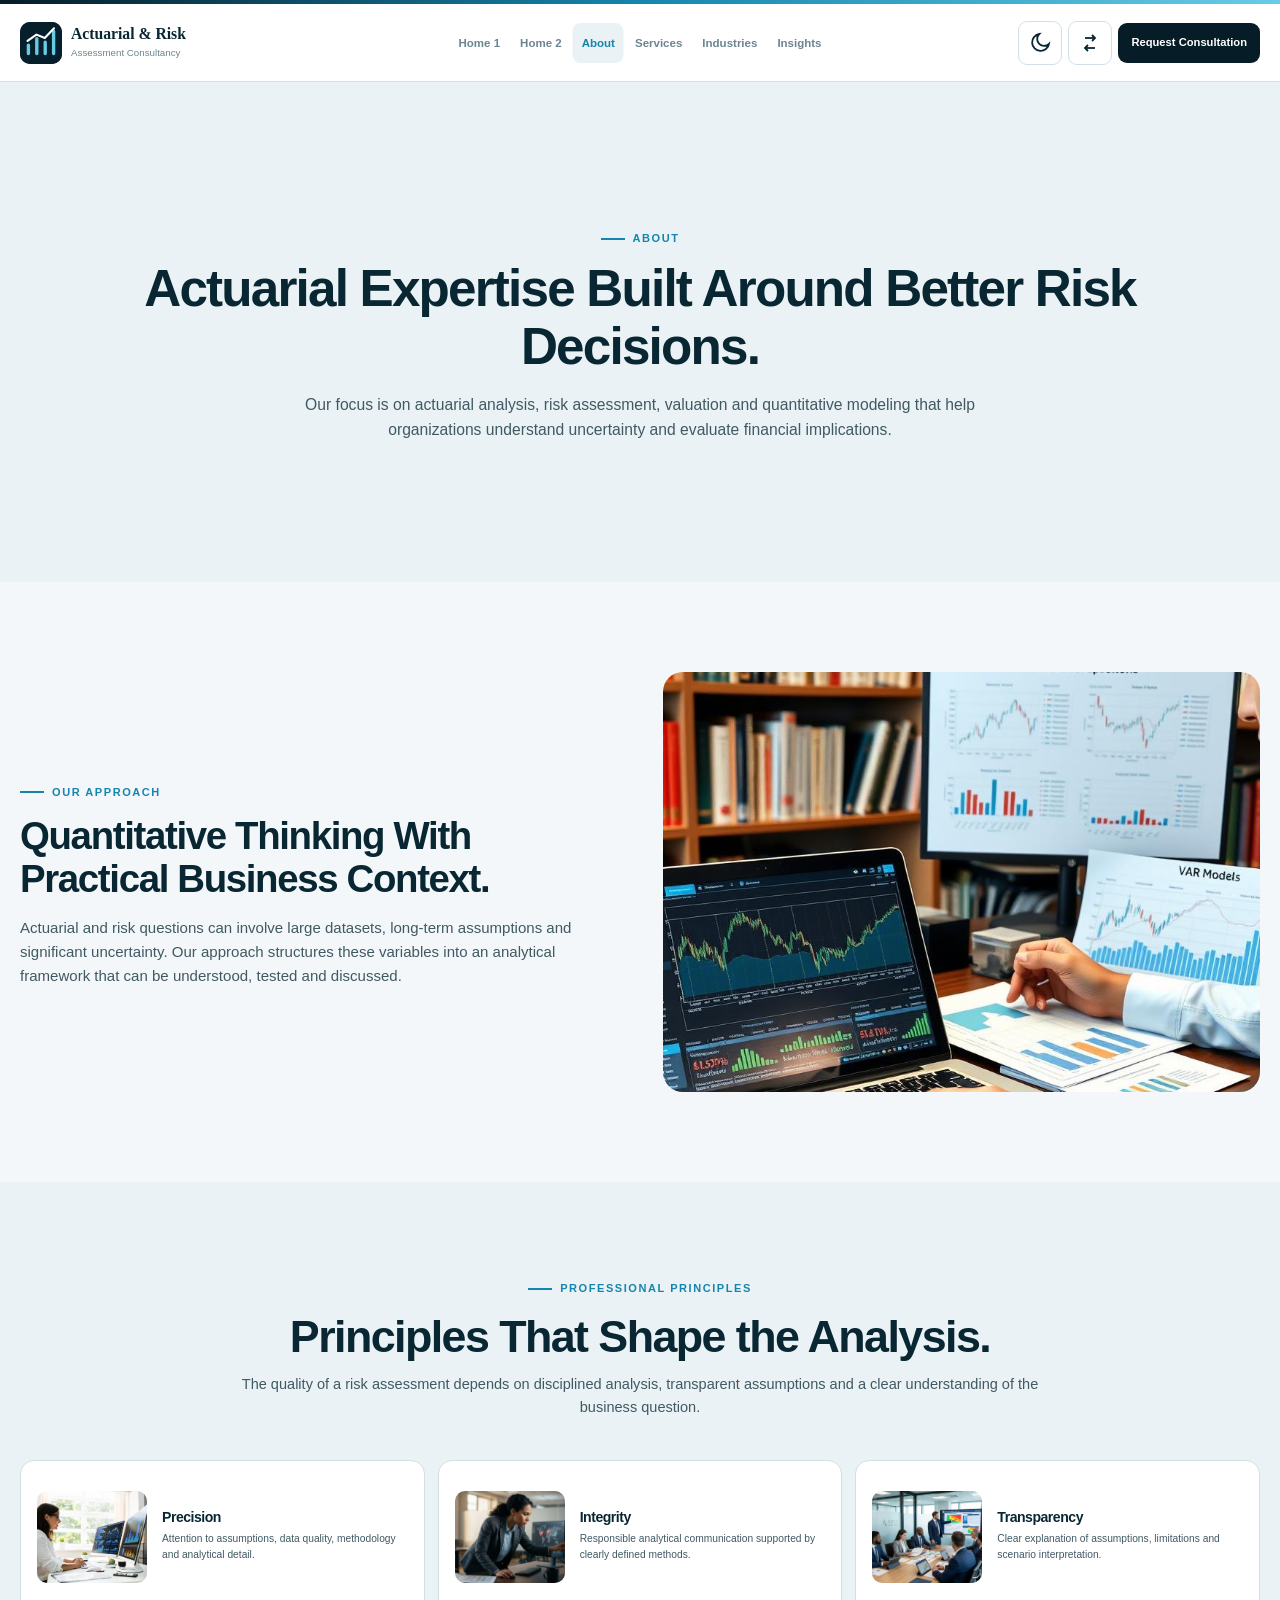
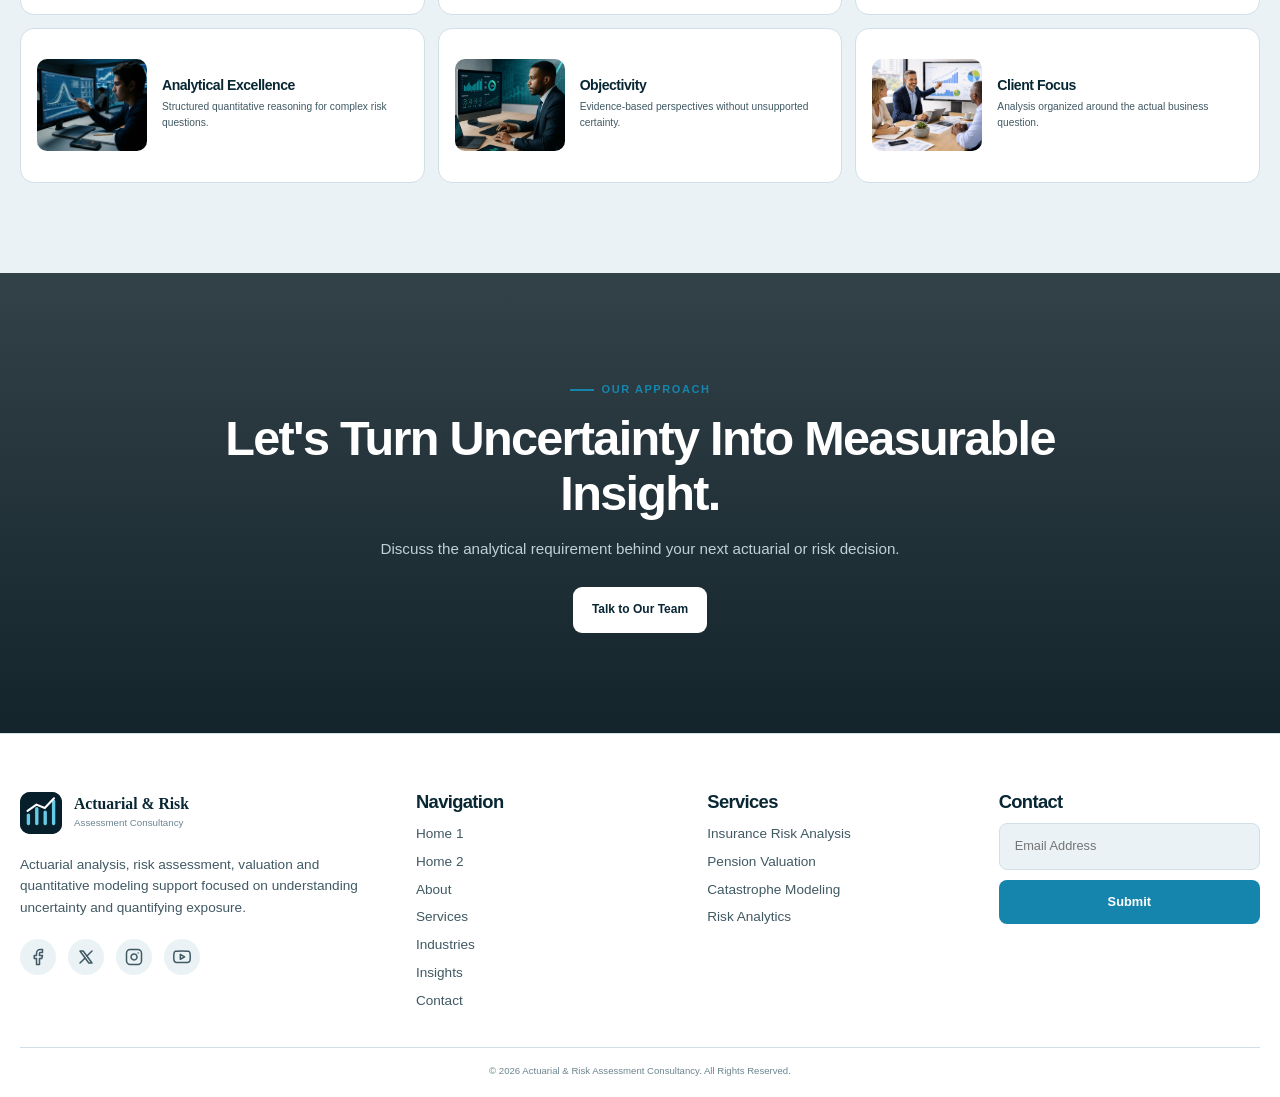
==== commit b961ddc1: "second commit" ====
--- a/about.html
+++ b/about.html
@@ -393,20 +393,10 @@
 <h3>
 Contact
 </h3>
-<a href="mailto:info@actuarialriskconsultancy.com">
-  info@actuarialriskconsultancy.com
-  </a>
-<a href="tel:+91XXXXXXXXXX">
-+91 XXX XXX XXXX
-</a>
-<p>
-Hyderabad, Telangana, India
-  </p>
-  <div style="margin-top: 25px;">
-    <h3 style="margin-bottom:10px; font-size:1rem;">Subscribe</h3>
-    <input type="email" placeholder="Your email address" style="width: 100%; padding: 12px 15px; border-radius: 8px; border: 1px solid var(--border); background: var(--surface2); color: var(--text); margin-bottom: 10px; font-family: inherit; font-size: 0.8rem; outline: none; box-sizing: border-box;">
-    <button type="button" style="width: 100%; padding: 12px 15px; border-radius: 8px; background: var(--blue); color: #ffffff; border: none; font-weight: 800; cursor: pointer; font-family: inherit; font-size: 0.8rem; box-sizing: border-box; transition: background 0.3s;">Submit</button>
-  </div>
+<div style="display: flex; flex-direction: column; gap: 10px; margin-top: 10px;">
+  <input type="email" placeholder="Email Address" style="width: 100%; padding: 12px 15px; border-radius: 8px; border: 1px solid var(--border); background: var(--surface2); color: var(--text); font-family: inherit; font-size: 0.8rem; outline: none; box-sizing: border-box;">
+  <button type="button" style="width: 100%; padding: 12px 15px; border-radius: 8px; background: var(--blue); color: #ffffff; border: none; font-weight: 800; cursor: pointer; font-family: inherit; font-size: 0.8rem; box-sizing: border-box; transition: background 0.3s;">Submit</button>
+</div>
   </div>
   </div>
   <div class="footer-bottom">
--- a/css/style.css
+++ b/css/style.css
@@ -190,6 +190,12 @@
 border-radius:9px;
 background:var(--surface);
 color:var(--heading);
+cursor: pointer;
+transition: background 0.2s, color 0.2s;
+}
+.nav-icon:hover {
+background: var(--surface2);
+color: var(--blue);
 }
 .nav-icon span{
 display:flex;
@@ -249,7 +255,8 @@
 color:var(--heading);
 text-align:center;
 }
-.mobile-menu a:hover{
+.mobile-menu a:hover,
+.mobile-menu a.active {
 background:var(--surface2);
 color:var(--blue);
 }
@@ -1865,6 +1872,7 @@
 }
 .hero-actions{
 flex-direction:column;
+align-items:center;
 }
 .hero-actions .btn{
 width:100%;
@@ -2140,3 +2148,43 @@
     color: var(--cyan) !important;
     border-color: rgba(103,204,231,0.3) !important;
 }
+
+/* Mobile responsive for Our Process Timeline */
+@media (max-width: 768px) {
+    .process-grid::before {
+        left: 20px;
+    }
+    .process-step {
+        width: 100%;
+        padding: 0 0 40px 50px;
+    }
+    .process-step:nth-child(odd),
+    .process-step:nth-child(even) {
+        left: 0;
+        text-align: left;
+    }
+    .process-step:nth-child(odd)::after,
+    .process-step:nth-child(even)::after {
+        left: 10px;
+        right: auto;
+    }
+    
+    /* Deep Dive and Impact Grid Mobile Alignment */
+    .deep-dive-grid {
+        grid-template-columns: 1fr;
+        gap: 40px;
+    }
+    .deep-dive-grid.reverse .deep-dive-content,
+    .deep-dive-grid.reverse .deep-dive-image {
+        order: unset;
+    }
+    .impact-grid {
+        grid-template-columns: 1fr;
+        grid-template-rows: auto;
+    }
+    .impact-box.large,
+    .impact-box.wide {
+        grid-column: span 1;
+        grid-row: span 1;
+    }
+}
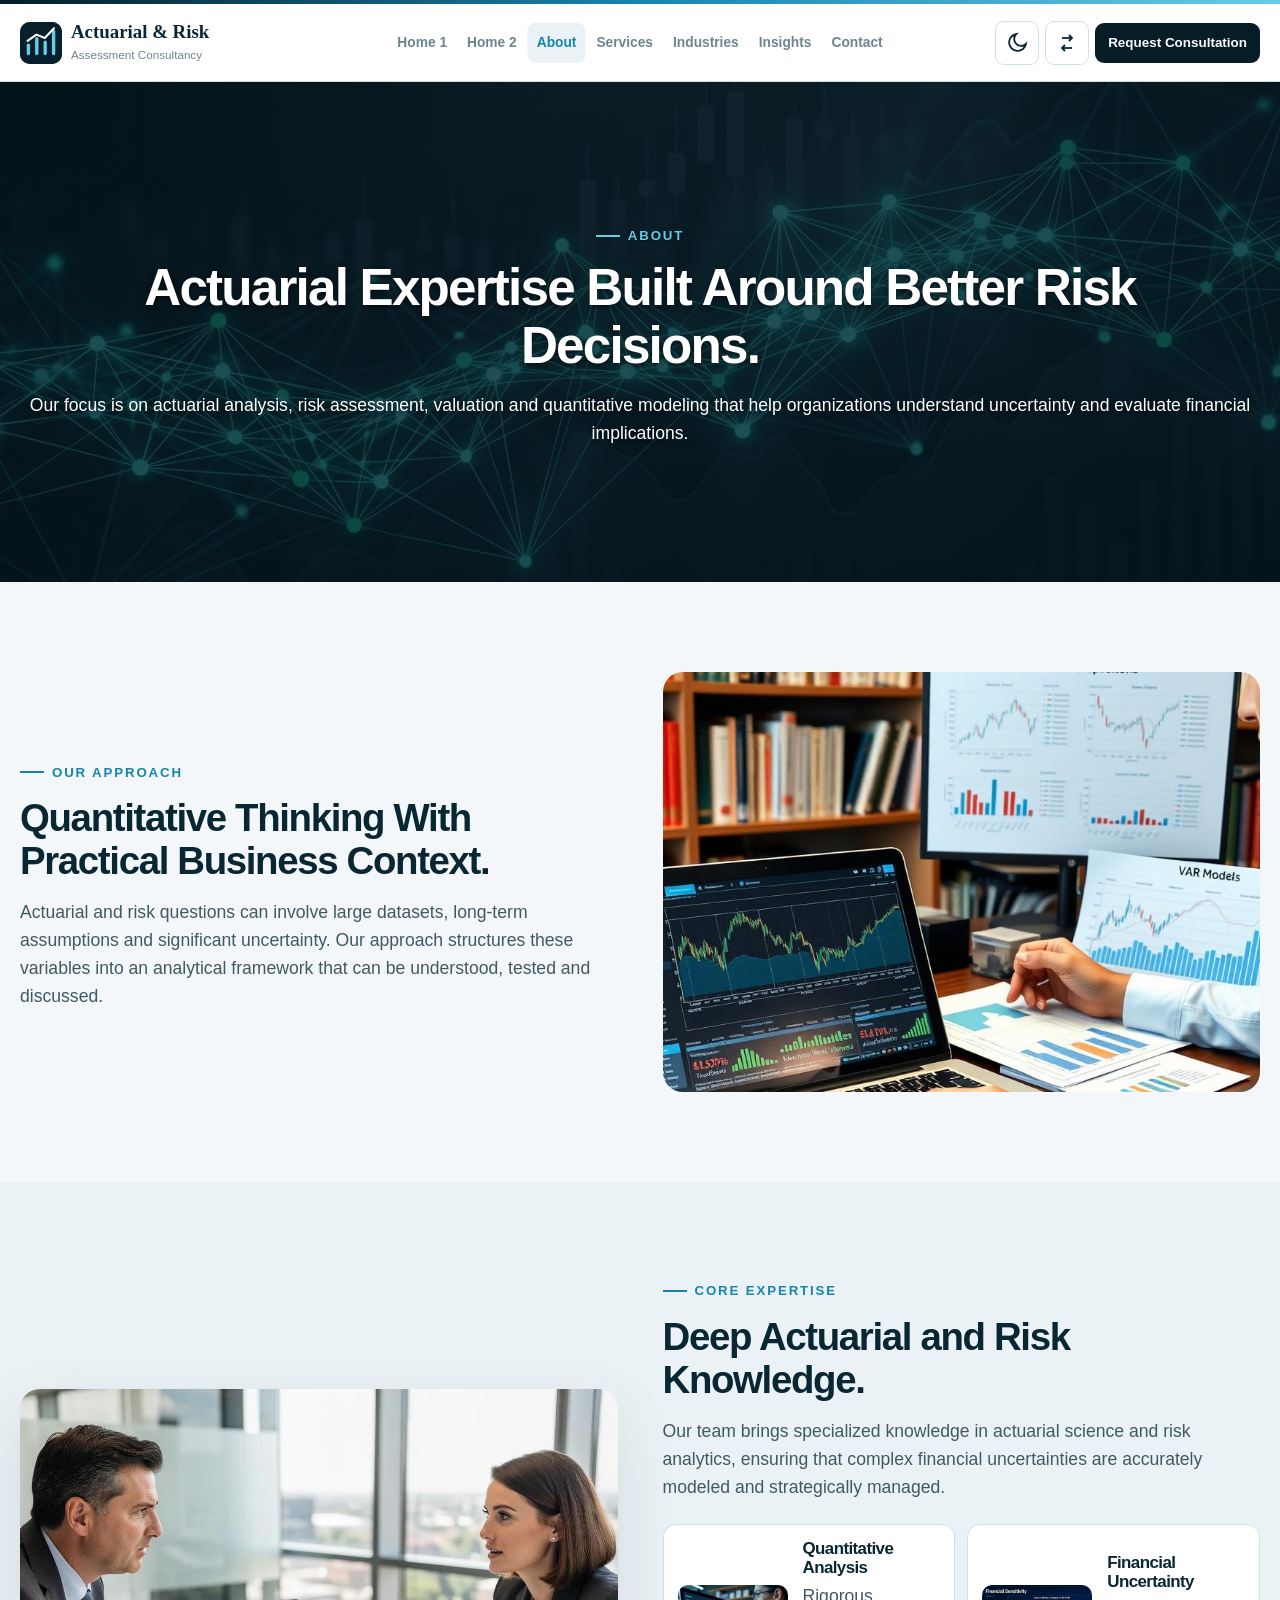
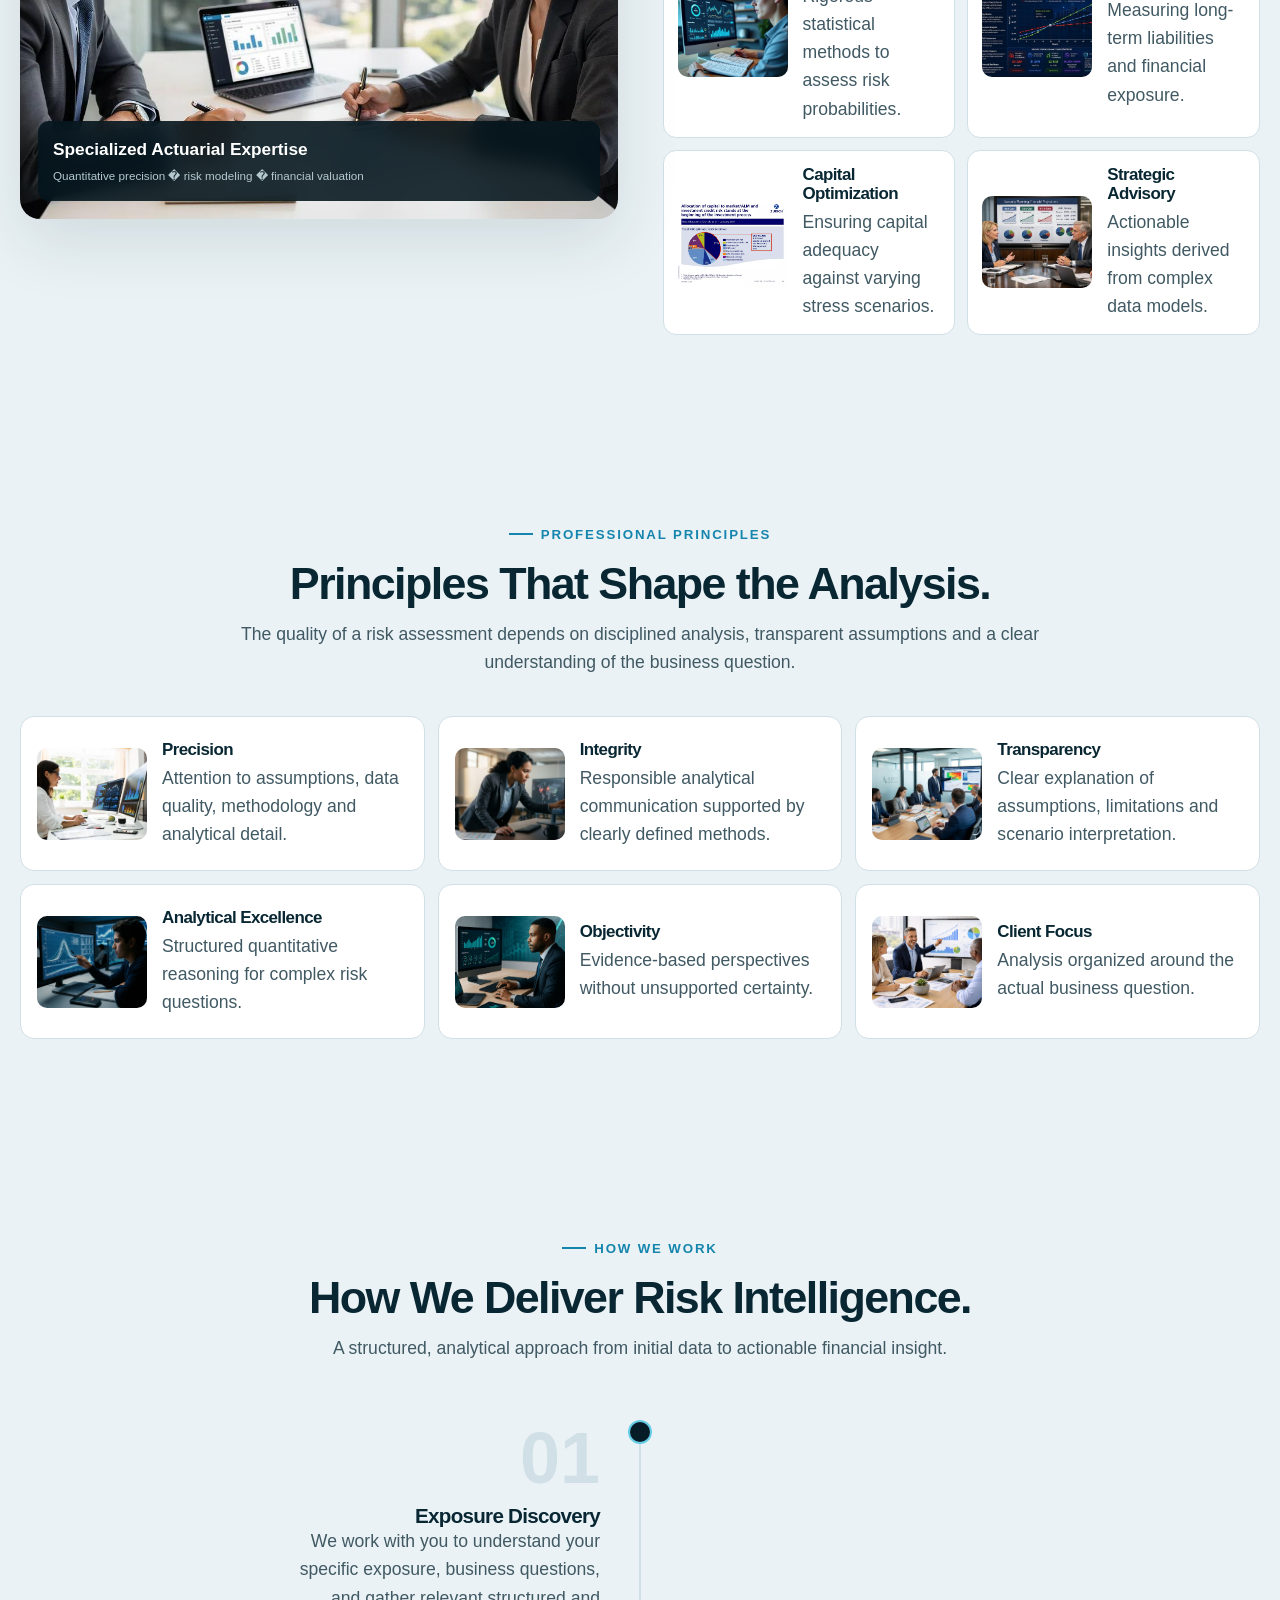
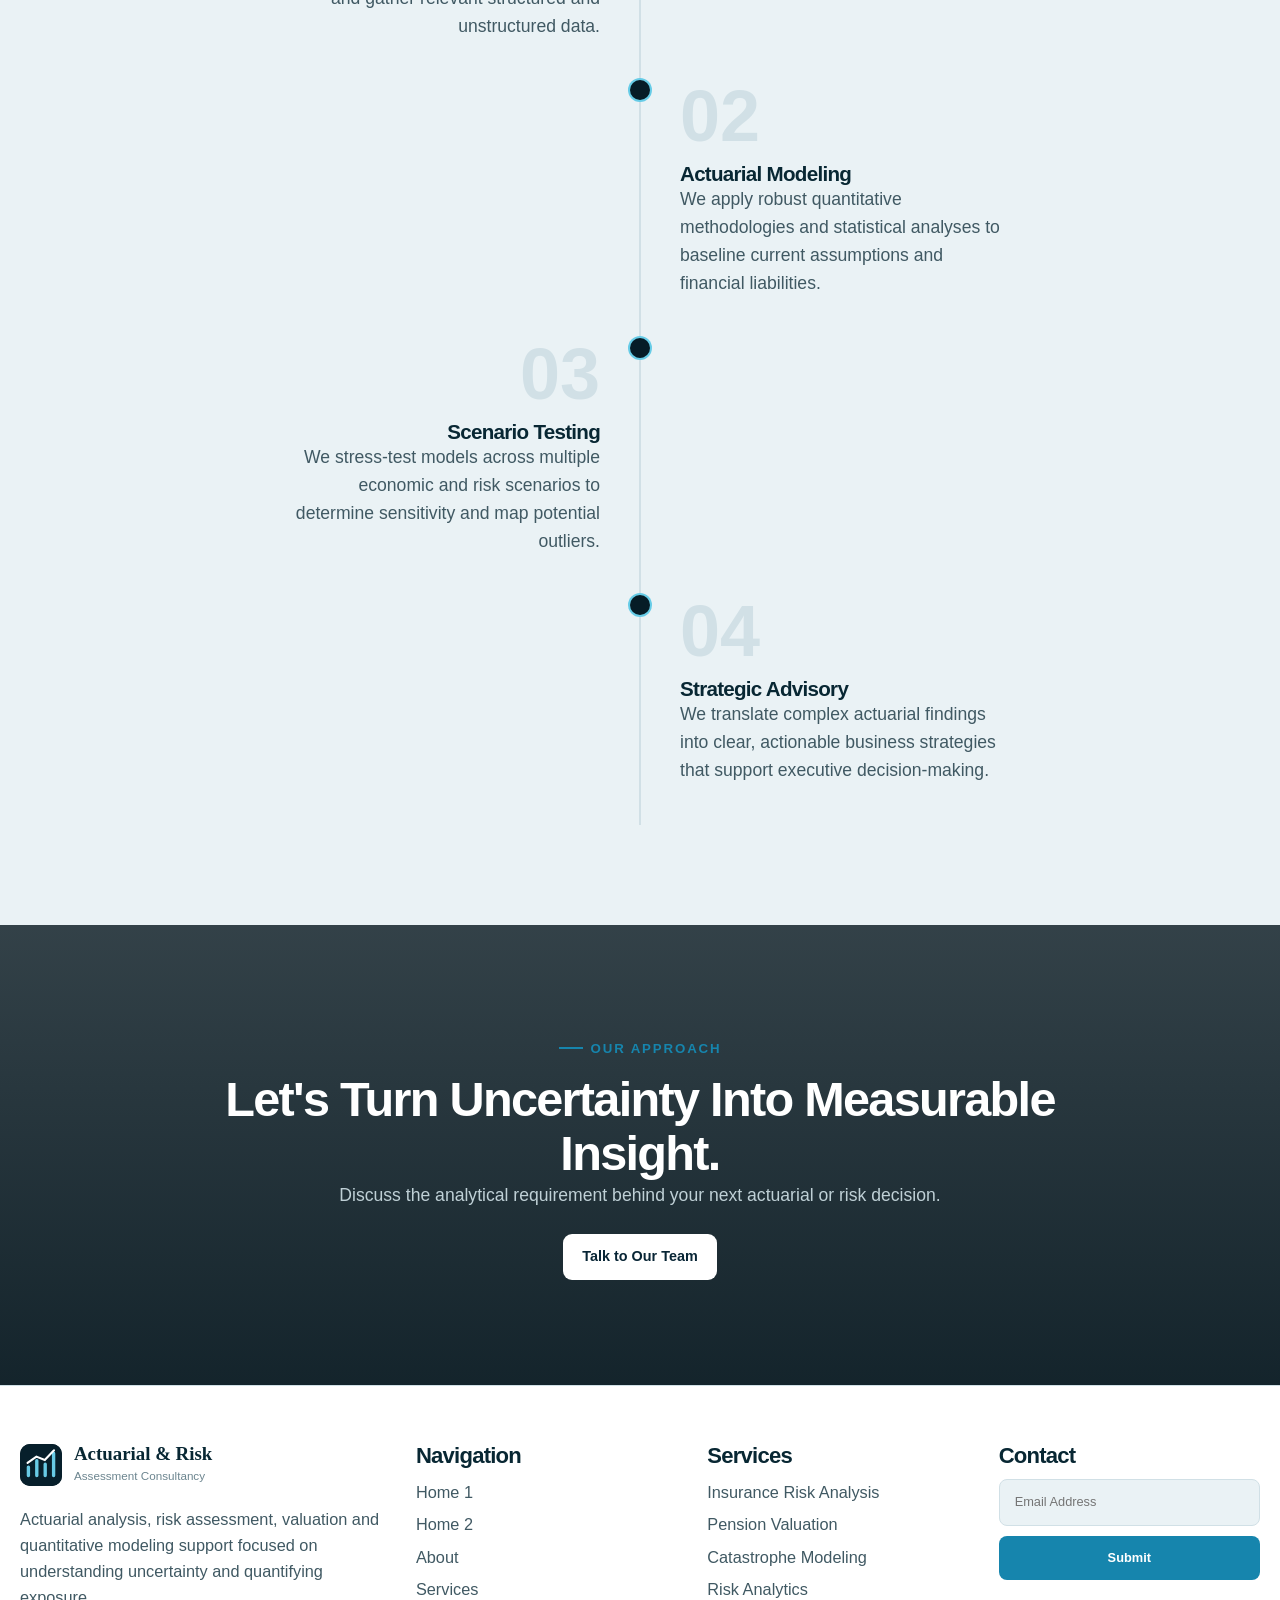
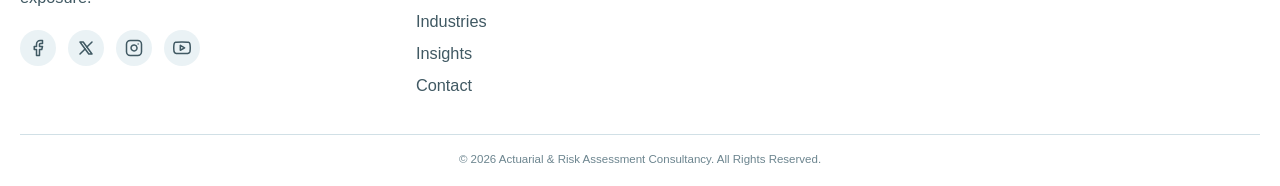
==== commit a83357ba: "third commit" ====
--- a/about.html
+++ b/about.html
@@ -73,7 +73,12 @@
 data-page-link="insights">
 Insights
 </a>
-
+<a
+href="contact.html"
+class="nav-link"
+data-page-link="contact">
+Contact
+</a>
 </nav>
 <div class="nav-actions">
 <button
@@ -157,7 +162,7 @@
 <main
 id="about"
 class="page active">
-<section class="page-hero">
+<section class="page-hero hero-bg-bright" style="background-image: linear-gradient(rgba(4, 21, 28, 0.75), rgba(4, 21, 28, 0.75)), url('images/about.png');">
 <div class="container page-hero-center">
 <div>
 <div class="eyebrow">
@@ -192,6 +197,59 @@
 </div>
 </div>
 </section>
+
+<!-- =========================================================
+ACTUARIAL EXPERTISE
+========================================================= -->
+<section class="image-section" style="background:var(--surface2);">
+<div class="container image-section-grid">
+<div class="main-photo">
+<img src="images/Actuarial Consulting.png" alt="Actuarial Expertise">
+<div class="photo-caption">
+<strong>Specialized Actuarial Expertise</strong>
+<span>Quantitative precision � risk modeling � financial valuation</span>
+</div>
+</div>
+<div>
+<div class="eyebrow">Core Expertise</div>
+<h2 class="section-title">Deep Actuarial and Risk Knowledge.</h2>
+<p class="section-text">
+Our team brings specialized knowledge in actuarial science and risk analytics, ensuring that complex financial uncertainties are accurately modeled and strategically managed.
+</p>
+<div class="image-cards">
+<div class="image-card">
+<div class="image-box"><img src="images/Quantitative Analysis.png" alt="Quantitative Analysis"></div>
+<div>
+<h3>Quantitative Analysis</h3>
+<p>Rigorous statistical methods to assess risk probabilities.</p>
+</div>
+</div>
+<div class="image-card">
+<div class="image-box"><img src="images/Measuring Financial Uncertainty.png" alt="Measuring Uncertainty"></div>
+<div>
+<h3>Financial Uncertainty</h3>
+<p>Measuring long-term liabilities and financial exposure.</p>
+</div>
+</div>
+<div class="image-card">
+<div class="image-box"><img src="images/Capital Optimization.png" alt="Capital Optimization"></div>
+<div>
+<h3>Capital Optimization</h3>
+<p>Ensuring capital adequacy against varying stress scenarios.</p>
+</div>
+</div>
+<div class="image-card">
+<div class="image-box"><img src="images/Strategic Risk Advisory.png" alt="Risk Advisory"></div>
+<div>
+<h3>Strategic Advisory</h3>
+<p>Actionable insights derived from complex data models.</p>
+</div>
+</div>
+</div>
+</div>
+</div>
+</section>
+
 <section class="principles">
 <div class="container">
 <div class="section-head">
@@ -299,6 +357,42 @@
 </div>
 </div>
 </section>
+
+<!-- =========================================================
+HOW WE WORK
+========================================================= -->
+<section class="process-section" style="background:var(--surface2);">
+<div class="container">
+<div class="section-head">
+<div class="eyebrow">How We Work</div>
+<h2>How We Deliver Risk Intelligence.</h2>
+<p>A structured, analytical approach from initial data to actionable financial insight.</p>
+</div>
+<div class="process-grid">
+<div class="process-step">
+<div class="step-number">01</div>
+<h3>Exposure Discovery</h3>
+<p>We work with you to understand your specific exposure, business questions, and gather relevant structured and unstructured data.</p>
+</div>
+<div class="process-step">
+<div class="step-number">02</div>
+<h3>Actuarial Modeling</h3>
+<p>We apply robust quantitative methodologies and statistical analyses to baseline current assumptions and financial liabilities.</p>
+</div>
+<div class="process-step">
+<div class="step-number">03</div>
+<h3>Scenario Testing</h3>
+<p>We stress-test models across multiple economic and risk scenarios to determine sensitivity and map potential outliers.</p>
+</div>
+<div class="process-step">
+<div class="step-number">04</div>
+<h3>Strategic Advisory</h3>
+<p>We translate complex actuarial findings into clear, actionable business strategies that support executive decision-making.</p>
+</div>
+</div>
+</div>
+</section>
+
 <section class="final-cta">
 <div class="container final-content">
 <div class="eyebrow">
@@ -422,4 +516,5 @@
 </button>
 <script src="js/script.js"></script>
 </body>
-</html>+</html>
+
--- a/css/style.css
+++ b/css/style.css
@@ -1,4 +1,4 @@
-/* =========================================================
+﻿/* =========================================================
 GLOBAL
 ========================================================= */
 :root{
@@ -38,7 +38,7 @@
 html{
 scroll-behavior:smooth;
 }
-body{
+body{ font-size: 1.1rem;
 font-family:"DM Sans",Arial,sans-serif;
 background:var(--bg);
 color:var(--text);
@@ -131,13 +131,13 @@
 }
 .brand-name{
 font-family:"Manrope";
-font-size:0.98rem;
+font-size:1.18rem;
 font-weight:800;
 color:var(--heading);
 line-height:1.1;
 }
 .brand-sub{
-font-size:0.61rem;
+font-size:0.73rem;
 color:var(--muted);
 margin-top:3px;
 }
@@ -159,7 +159,7 @@
 align-items:center;
 justify-content:center;
 border-radius:8px;
-font-size:0.72rem;
+font-size:0.86rem;
 font-weight:800;
 color:var(--muted);
 white-space:nowrap;
@@ -217,7 +217,7 @@
 border-radius:9px;
 background:var(--navy);
 color:white;
-font-size:0.70rem;
+font-size:0.84rem;
 font-weight:800;
 white-space:nowrap;
 }
@@ -249,7 +249,7 @@
 .mobile-menu a{
 display:block;
 padding:12px;
-font-size:0.80rem;
+font-size:0.96rem;
 font-weight:800;
 border-radius:8px;
 color:var(--heading);
@@ -296,7 +296,7 @@
 align-items:center;
 justify-content:center;
 border-radius:9px;
-font-size:0.75rem;
+font-size:0.9rem;
 font-weight:800;
 border:1px solid transparent;
 transition:
@@ -353,7 +353,7 @@
 border-radius:30px;
 background:rgba(22,133,173,.06);
 color:var(--blue);
-font-size:0.63rem;
+font-size:0.76rem;
 font-weight:900;
 letter-spacing:.12em;
 }
@@ -376,7 +376,7 @@
 display:inline-flex;
 align-items:center;
 gap:8px;
-font-size:0.69rem;
+font-size:0.83rem;
 font-weight:900;
 letter-spacing:.14em;
 text-transform:uppercase;
@@ -398,25 +398,23 @@
 .section-head h2{
 font-size:
 clamp(
-1.9rem,
+2.28rem,
 3.5vw,
-2.8rem
+3.36rem
 );
 }
-.section-head p{
-font-size:0.91rem;
+.section-head p{`nfont-size:1.42rem;
 margin-top:12px;
 }
 .section-title{
 font-size:
 clamp(
-1.85rem,
+2.22rem,
 3vw,
-2.55rem
+3.06rem
 );
 }
-.section-text{
-font-size:0.94rem;
+.section-text{`nfont-size:1.47rem;
 margin-top:16px;
 }
 /* =========================================================
@@ -438,10 +436,11 @@
 transparent 30%
 ),
 linear-gradient(
-135deg,
-#06151c,
-#092731
-);
+  135deg,
+  rgba(6, 21, 28, 0.88),
+  rgba(9, 39, 49, 0.88)
+  ),
+  url('../images/home-hero.png') center/cover no-repeat;
 }
 .home-grid{
 display:grid;
@@ -454,9 +453,9 @@
 .home-h1{
 font-size:
 clamp(
-2.25rem,
+2.7rem,
 4vw,
-3.55rem
+4.26rem
 );
 line-height:1.06;
 margin-top:18px;
@@ -469,7 +468,7 @@
 }
 .hero-text{
 max-width:610px;
-font-size:0.99rem;
+font-size:1.19rem;
 margin-top:18px;
 }
 .hero-actions{
@@ -520,12 +519,12 @@
 }
 .terminal-title strong{
 display:block;
-font-size:0.76rem;
+font-size:0.91rem;
 color:#fff;
 }
 .terminal-title small{
 display:block;
-font-size:0.53rem;
+font-size:0.64rem;
 color:#7896a1;
 margin-top:2px;
 }
@@ -536,7 +535,7 @@
 align-items:center;
 border:1px solid rgba(104,203,230,.3);
 border-radius:6px;
-font-size:0.53rem;
+font-size:0.64rem;
 font-weight:900;
 color:#70cee7;
 }
@@ -559,7 +558,7 @@
 }
 .metric small{
 display:block;
-font-size:0.50rem;
+font-size:0.6rem;
 text-transform:uppercase;
 letter-spacing:.08em;
 color:#7896a1;
@@ -567,12 +566,12 @@
 .metric strong{
 display:block;
 font-family:"Manrope";
-font-size:1.17rem;
+font-size:1.4rem;
 color:#fff;
 margin-top:3px;
 }
 .metric span{
-font-size:0.51rem;
+font-size:0.61rem;
 color:#70cee7;
 }
 .chart{
@@ -604,12 +603,12 @@
 left:12px;
 top:10px;
 z-index:3;
-font-size:0.51rem;
+font-size:0.61rem;
 color:#7896a1;
 }
 .chart-label strong{
 display:block;
-font-size:0.78rem;
+font-size:0.94rem;
 color:#fff;
 margin-top:3px;
 }
@@ -643,7 +642,7 @@
 .chart-bottom{
 display:flex;
 justify-content:space-between;
-font-size:0.51rem;
+font-size:0.61rem;
 color:#7896a1;
 margin-top:5px;
 }
@@ -687,12 +686,12 @@
 }
 .photo-caption strong{
 display:block;
-font-size:0.90rem;
+font-size:1.08rem;
 color:#fff;
 }
 .photo-caption span{
 display:block;
-font-size:0.61rem;
+font-size:0.73rem;
 color:#b5c9d0;
 margin-top:3px;
 }
@@ -743,10 +742,9 @@
 object-fit:cover !important;
 }
 .image-card h3{
-font-size:0.88rem;
-}
-.image-card p{
-font-size:0.63rem;
+font-size:1.06rem;
+}
+.image-card p{`nfont-size:1.0rem;
 margin-top:5px;
 }
 /* =========================================================
@@ -799,18 +797,17 @@
 padding:15px 17px 18px;
 }
 .number{
-font-size:0.55rem;
+font-size:0.66rem;
 font-weight:900;
 color:#6bcbe6;
 letter-spacing:.1em;
 }
 .dark-content h3{
-font-size:0.96rem;
+font-size:1.15rem;
 color:#fff;
 margin-top:6px;
 }
-.dark-content p{
-font-size:0.64rem;
+.dark-content p{`nfont-size:1.0rem;
 margin-top:5px;
 }
 /* =========================================================
@@ -861,11 +858,11 @@
 }
 .industry-info h3{
 color:#fff;
-font-size:0.86rem;
+font-size:1.03rem;
 }
 .industry-info p{
 color:#b6c9d0;
-font-size:0.60rem;
+font-size:0.72rem;
 margin-top:3px;
 }
 /* =========================================================
@@ -932,11 +929,11 @@
 1px solid rgba(255,255,255,.08);
 }
 .model-head strong{
-font-size:0.76rem;
+font-size:0.91rem;
 color:#fff;
 }
 .model-head span{
-font-size:0.53rem;
+font-size:0.64rem;
 color:#7896a1;
 }
 .model-body{
@@ -984,13 +981,13 @@
 object-fit:cover;
 }
 .model-box small{
-font-size:0.50rem;
+font-size:0.6rem;
 text-transform:uppercase;
 color:#7896a1;
 }
 .model-box strong{
 display:block;
-font-size:0.93rem;
+font-size:1.12rem;
 color:#fff;
 margin-top:2px;
 }
@@ -1057,16 +1054,15 @@
 }
 .layer-body small{
 color:var(--blue);
-font-size:0.56rem;
+font-size:0.67rem;
 font-weight:900;
 letter-spacing:.1em;
 }
 .layer-body h3{
-font-size:0.95rem;
+font-size:1.14rem;
 margin-top:6px;
 }
-.layer-body p{
-font-size:0.64rem;
+.layer-body p{`nfont-size:1.0rem;
 margin-top:5px;
 }
 /* =========================================================
@@ -1114,12 +1110,12 @@
 }
 .exposure-caption strong{
 display:block;
-font-size:0.91rem;
+font-size:1.09rem;
 color:#fff;
 }
 .exposure-caption span{
 display:block;
-font-size:0.61rem;
+font-size:0.73rem;
 color:#b8cbd1;
 margin-top:3px;
 }
@@ -1153,7 +1149,7 @@
 .matrix-label{
 display:flex;
 justify-content:space-between;
-font-size:0.56rem;
+font-size:0.67rem;
 color:var(--muted);
 margin-top:6px;
 }
@@ -1192,25 +1188,24 @@
 }
 .scenario small{
 display:block;
-font-size:0.55rem;
+font-size:0.66rem;
 font-weight:900;
 letter-spacing:.1em;
 color:var(--blue);
 margin-top:12px;
 }
 .scenario h3{
-font-size:0.95rem;
+font-size:1.14rem;
 margin-top:5px;
 }
 .scenario-value{
 font-family:"Manrope";
-font-size:1.56rem;
+font-size:1.87rem;
 font-weight:800;
 color:var(--heading);
 margin-top:7px;
 }
-.scenario p{
-font-size:0.63rem;
+.scenario p{`nfont-size:1.0rem;
 }
 /* =========================================================
 PAGE HERO
@@ -1241,14 +1236,12 @@
 .page-hero h1{
 font-size:
 clamp(
-2.15rem,
+2.58rem,
 4vw,
-3.4rem
+4.08rem
 );
 }
-.page-hero p{
-max-width:680px;
-font-size:0.98rem;
+.page-hero p{`nmax-width:680px;`nfont-size:1.53rem;
 margin-top:17px;
 }
 .page-photo{
@@ -1333,10 +1326,9 @@
 object-fit:cover !important;
 }
 .principle h3{
-font-size:0.88rem;
-}
-.principle p{
-font-size:0.64rem;
+font-size:1.06rem;
+}
+.principle p{`nfont-size:1.0rem;
 margin-top:5px;
 }
 /* =========================================================
@@ -1351,6 +1343,8 @@
 gap:17px;
 }
 .service-card{
+  display: flex;
+  flex-direction: column;
 background:var(--surface);
 border:1px solid var(--border);
 border-radius:17px;
@@ -1370,13 +1364,15 @@
 transform:scale(1.05);
 }
 .service-body{
+  display: flex;
+  flex-direction: column;
+  flex-grow: 1;
 padding:20px;
 }
 .service-body h2{
-font-size:1.52rem;
-}
-.service-body p{
-font-size:0.76rem;
+font-size:1.82rem;
+}
+.service-body p{`nfont-size:1.18rem;
 margin-top:7px;
 }
 .service-list{
@@ -1385,7 +1381,7 @@
 margin-top:13px;
 }
 .service-list span{
-font-size:0.68rem;
+font-size:0.82rem;
 color:var(--muted);
 }
 .service-list span:before{
@@ -1414,7 +1410,7 @@
 background:var(--surface);
 border:1px solid var(--border);
 border-radius:30px;
-font-size:0.65rem;
+font-size:0.78rem;
 font-weight:800;
 color:var(--muted);
 }
@@ -1447,17 +1443,16 @@
 padding:18px;
 }
 .insight-body small{
-font-size:0.58rem;
+font-size:0.7rem;
 font-weight:900;
 color:var(--blue);
 letter-spacing:.1em;
 }
 .insight-body h3{
-font-size:1.01rem;
+font-size:1.21rem;
 margin-top:6px;
 }
-.insight-body p{
-font-size:0.68rem;
+.insight-body p{`nfont-size:1.07rem;
 margin-top:6px;
 }
 /* =========================================================
@@ -1486,7 +1481,7 @@
 background:transparent;
 color:var(--heading);
 text-align:left;
-font-size:0.80rem;
+font-size:0.96rem;
 font-weight:800;
 }
 .faq-arrow{
@@ -1509,8 +1504,7 @@
 .faq-answer-inner{
 padding:0 17px 17px;
 }
-.faq-answer p{
-font-size:0.71rem;
+.faq-answer p{`nfont-size:1.11rem;
 }
 /* =========================================================
 CONTACT
@@ -1558,11 +1552,11 @@
 }
 .contact-item strong{
 display:block;
-font-size:0.80rem;
+font-size:0.96rem;
 color:var(--heading);
 }
 .contact-item span{
-font-size:0.66rem;
+font-size:0.79rem;
 color:var(--muted);
 }
 .contact-form{
@@ -1584,7 +1578,7 @@
 }
 .field label{
 display:block;
-font-size:0.70rem;
+font-size:0.84rem;
 font-weight:800;
 color:var(--heading);
 margin-bottom:5px;
@@ -1614,7 +1608,7 @@
 }
 .error{
 display:none;
-font-size:0.61rem;
+font-size:0.73rem;
 color:var(--red);
 margin-top:4px;
 }
@@ -1623,7 +1617,7 @@
 padding:10px;
 margin-top:10px;
 border-radius:8px;
-font-size:0.70rem;
+font-size:0.84rem;
 color:#26764e;
 background:#dff3e9;
 }
@@ -1667,15 +1661,12 @@
 color:#fff;
 font-size:
 clamp(
-2rem,
+2.4rem,
 3.8vw,
-3.2rem
+3.84rem
 );
 }
-.final-content p{
-max-width:700px;
-margin:17px auto 0;
-font-size:0.95rem;
+.final-content p{`nmax-width:700px;`nmargin:17px auto 0;`nfont-size:1.48rem;
 color:#bfd0d6;
 }
 .final-actions{
@@ -1713,14 +1704,14 @@
 padding-bottom:30px;
 }
 footer h3{
-font-size:1.15rem;
+font-size:1.38rem;
 color:var(--heading);
 margin-bottom:11px;
 }
 footer p,
 footer a{
 display:block;
-font-size:0.85rem;
+font-size:1.02rem;
 color:var(--text);
 margin:6px 0;
 }
@@ -1754,7 +1745,7 @@
 border-top:
 1px solid var(--border);
 text-align:center;
-font-size:0.60rem;
+font-size:0.72rem;
 color:var(--muted);
 }
 /* =========================================================
@@ -1868,7 +1859,7 @@
 padding:65px 0;
 }
 .home-h1{
-font-size:2.56rem;
+font-size:3.07rem;
 }
 .hero-actions{
 flex-direction:column;
@@ -1884,7 +1875,7 @@
 padding:8px;
 }
 .metric strong{
-font-size:0.94rem;
+font-size:1.13rem;
 }
 .chart{
 height:220px;
@@ -1950,7 +1941,7 @@
 }
 @media(max-width:430px){
 .home-h1{
-font-size:2.30rem;
+font-size:2.76rem;
 }
 .image-card{
 grid-template-columns:
@@ -2058,7 +2049,7 @@
     left: -10px;
 }
 .process-step .step-number {
-    font-size:3.75rem;
+    font-size:4.5rem;
     font-weight: 800;
     color: var(--border);
     line-height: 1;
@@ -2085,8 +2076,26 @@
 }
 .deep-dive-image img {
     width: 100%;
+    aspect-ratio: 4 / 3;
+    object-fit: cover;
     border-radius: 12px;
     box-shadow: 0 20px 40px rgba(0,0,0,0.1);
+}
+
+.deep-dive-content h3 {
+    font-size: clamp(2.28rem, 3.5vw, 3.36rem);
+    line-height: 1.2;
+    margin-bottom: 20px;
+    color: var(--heading);
+}
+
+.deep-dive-content p,
+.deep-dive-content ul {
+    font-size: 1.25rem;
+}
+
+.deep-dive-content ul li {
+    margin-bottom: 12px;
 }
 
 /* Impact Bento Box */
@@ -2123,7 +2132,7 @@
     grid-column: span 2;
 }
 .impact-box .metric {
-    font-size:4.38rem;
+    font-size:5.26rem;
     font-weight: 800;
     color: var(--cyan);
 }
@@ -2188,3 +2197,24 @@
         grid-row: span 1;
     }
 }
+
+
+
+/* PAGE HERO BACKGROUNDS */
+.page-hero.hero-bg-bright { background-size: cover; background-position: center; background-repeat: no-repeat; }
+.page-hero.hero-bg-bright h1, .page-hero.hero-bg-bright p { color: #ffffff !important; text-shadow: 0 2px 4px rgba(0,0,0,0.5); }
+.page-hero.hero-bg-bright .eyebrow { color: #67cce7 !important; text-shadow: 0 1px 2px rgba(0,0,0,0.5); }
+
+/* =========================================================
+DARK MODE SECTION ALTERNATION
+========================================================= */
+html.dark main > section:nth-of-type(odd) {
+    background-color: var(--bg) !important;
+}
+html.dark main > section:nth-of-type(even) {
+    background-color: var(--surface) !important;
+}
+
+
+
+
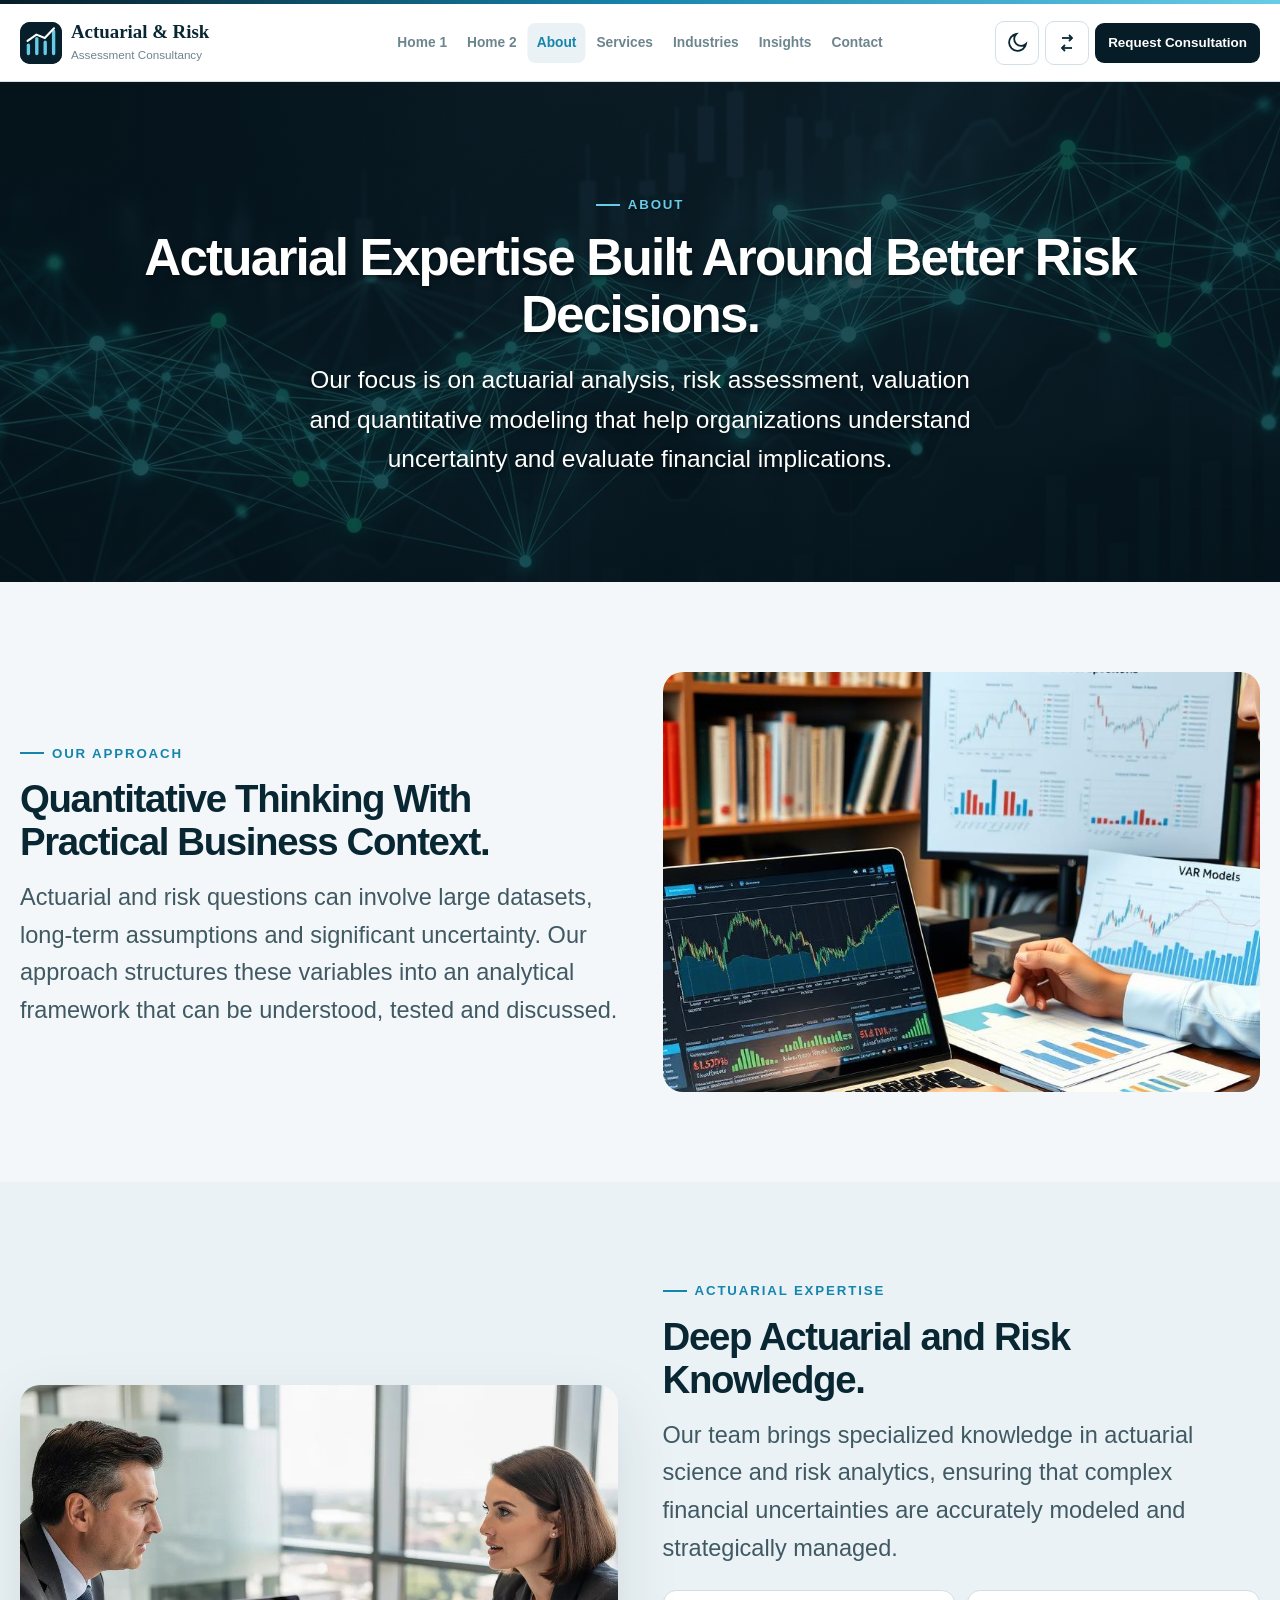
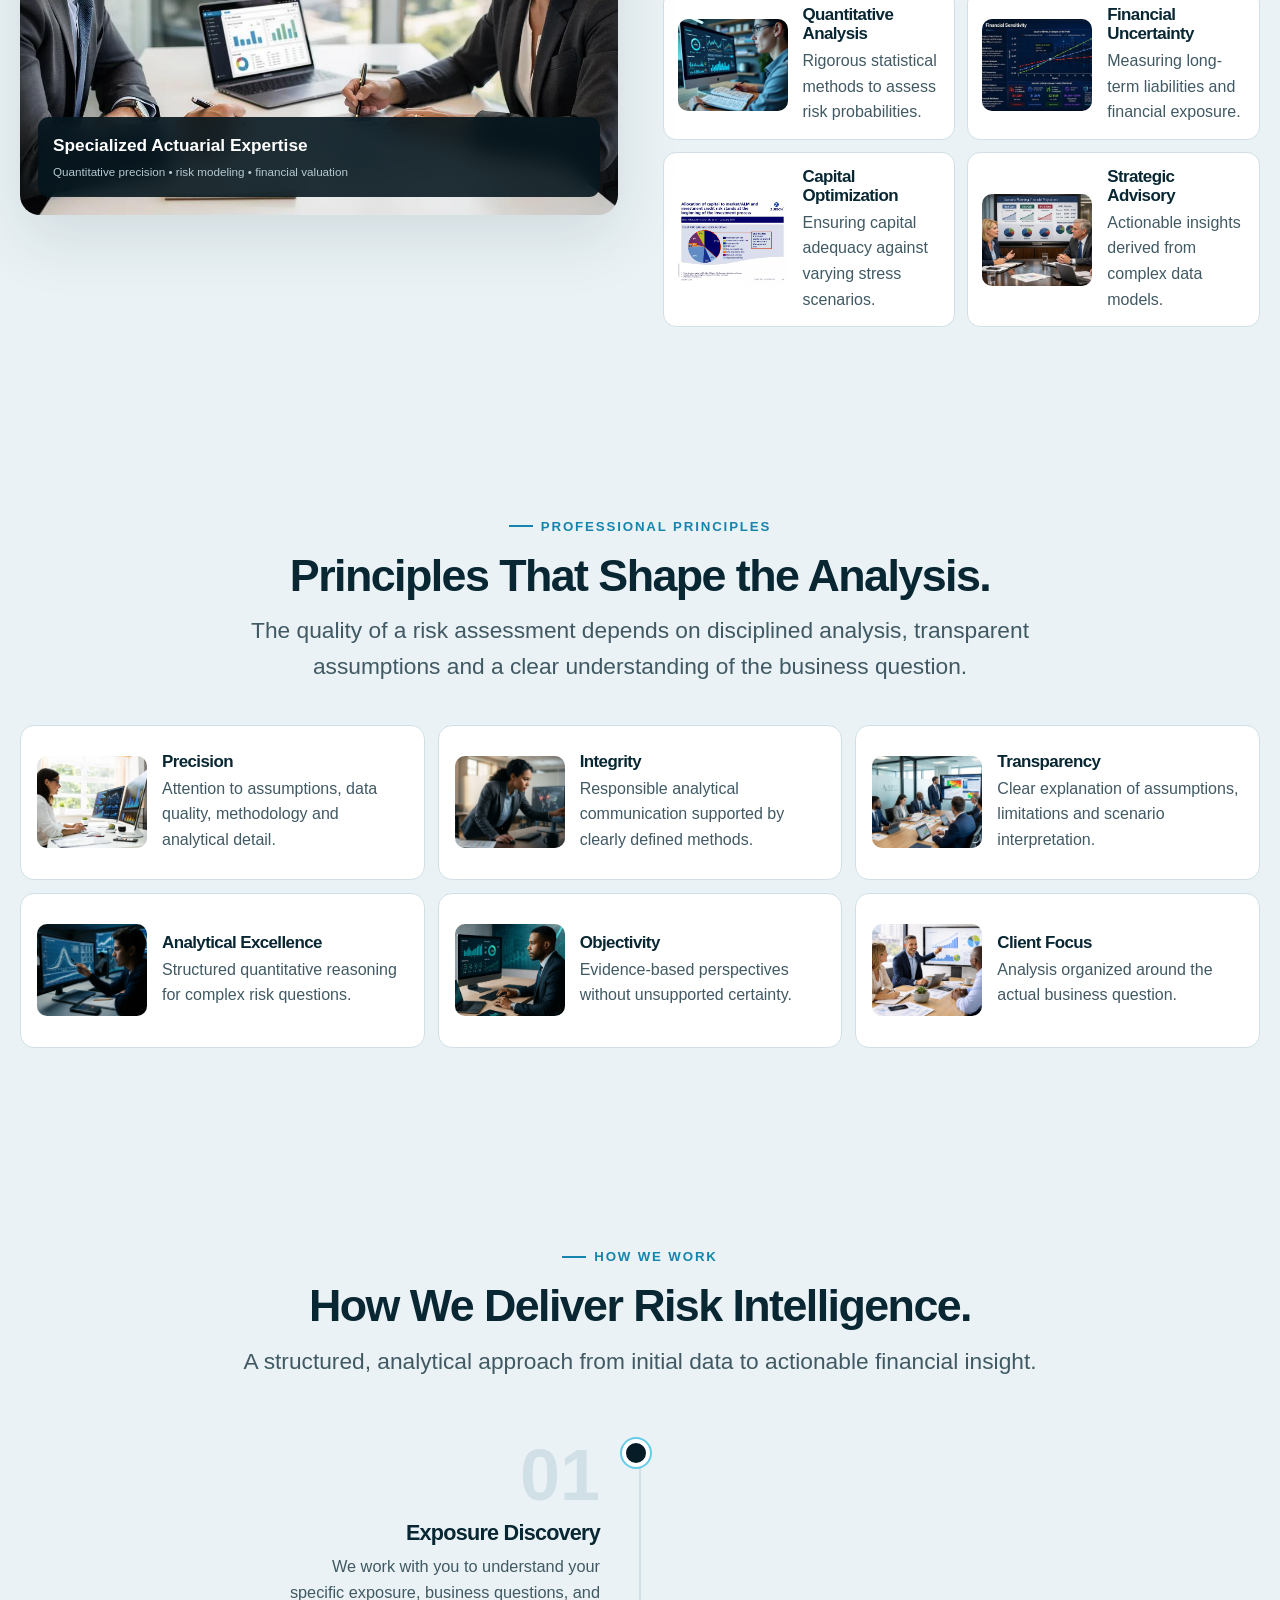
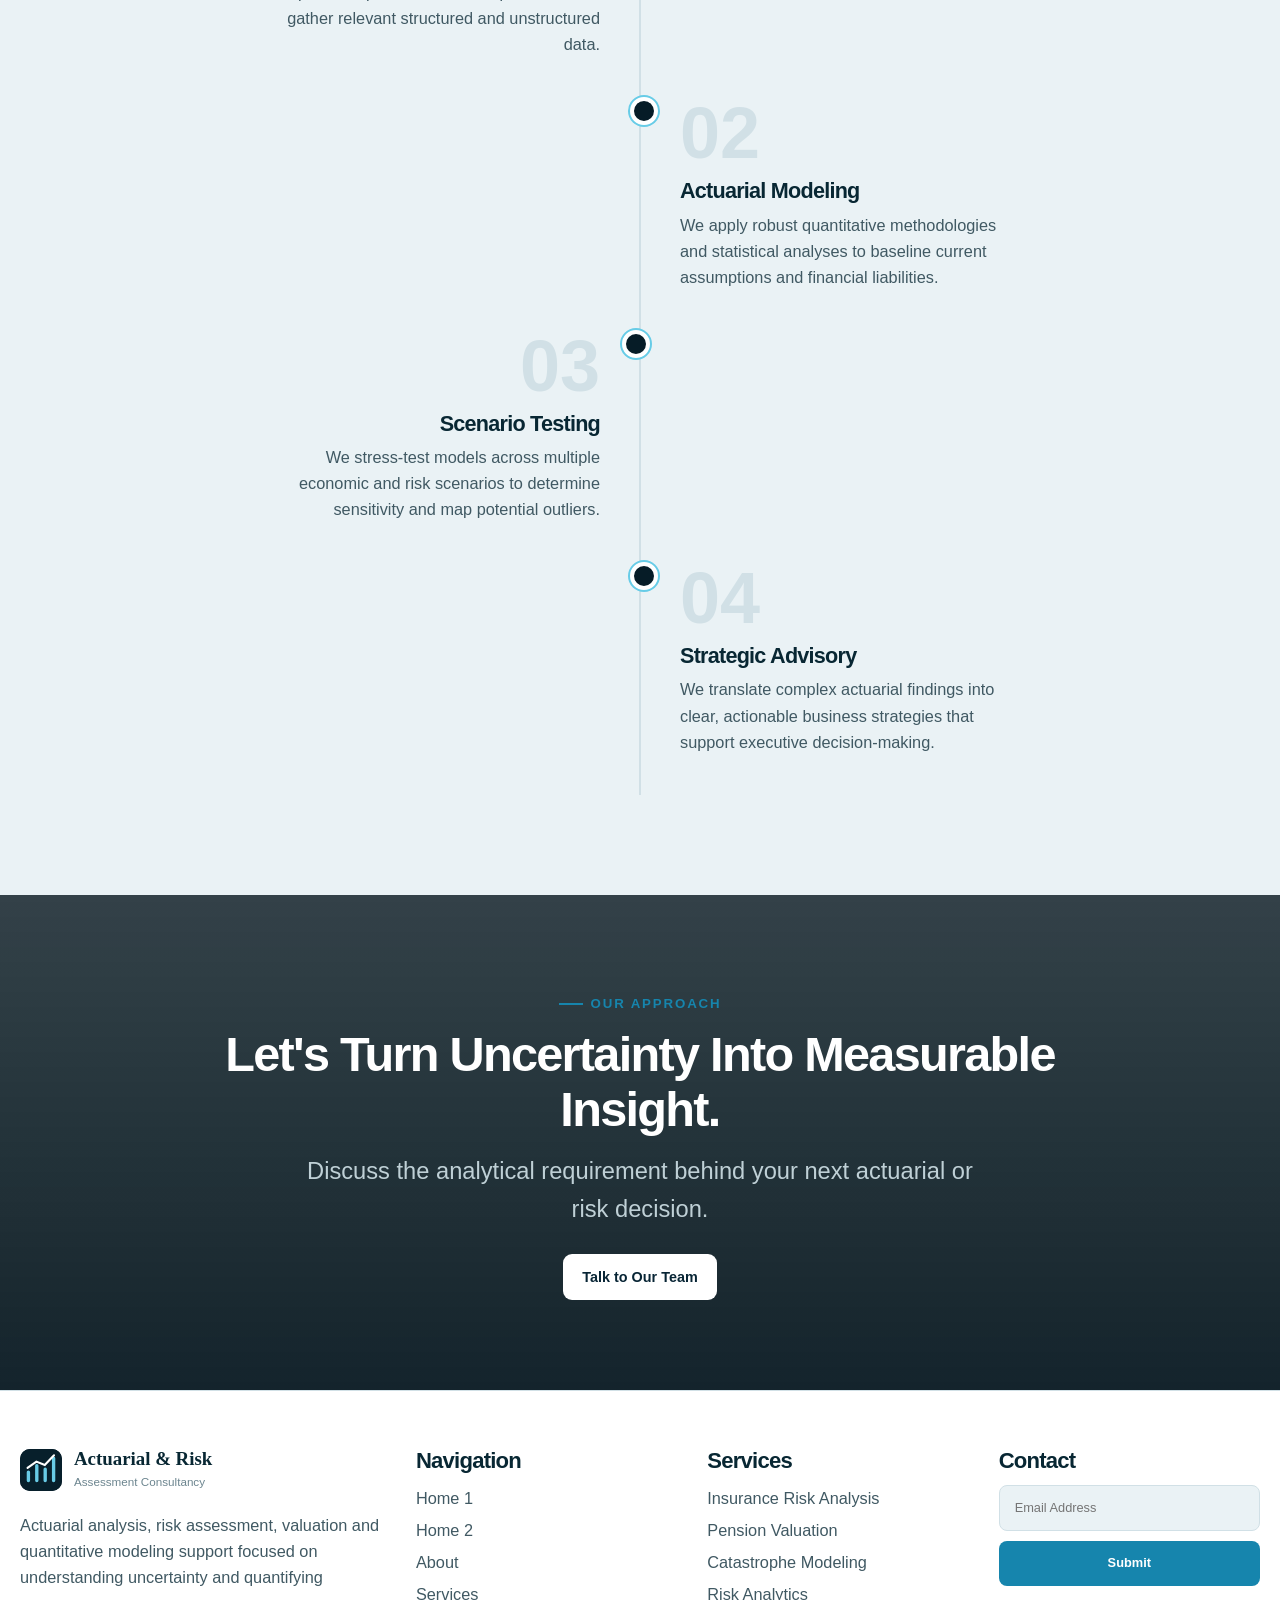
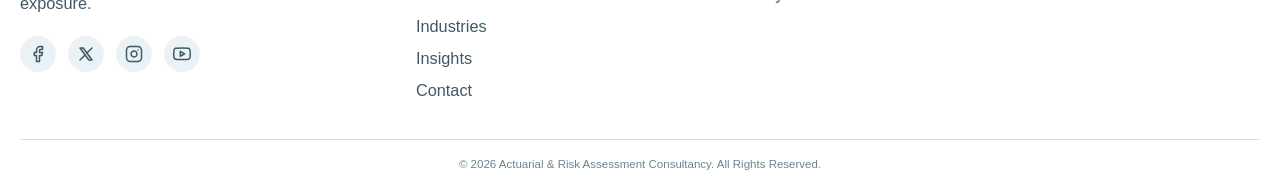
==== commit 59bcb5d0: "fifth commit" ====
--- a/about.html
+++ b/about.html
@@ -207,11 +207,11 @@
 <img src="images/Actuarial Consulting.png" alt="Actuarial Expertise">
 <div class="photo-caption">
 <strong>Specialized Actuarial Expertise</strong>
-<span>Quantitative precision � risk modeling � financial valuation</span>
-</div>
-</div>
-<div>
-<div class="eyebrow">Core Expertise</div>
+<span>Quantitative precision &bull; risk modeling &bull; financial valuation</span>
+</div>
+</div>
+<div>
+<div class="eyebrow">Actuarial Expertise</div>
 <h2 class="section-title">Deep Actuarial and Risk Knowledge.</h2>
 <p class="section-text">
 Our team brings specialized knowledge in actuarial science and risk analytics, ensuring that complex financial uncertainties are accurately modeled and strategically managed.
@@ -494,7 +494,7 @@
   </div>
   </div>
   <div class="footer-bottom">
-© 2026 Actuarial & Risk Assessment Consultancy. All Rights Reserved.
+&copy; 2026 Actuarial & Risk Assessment Consultancy. All Rights Reserved.
 </div>
 </div>
 </footer>
--- a/css/style.css
+++ b/css/style.css
@@ -1,4 +1,4 @@
-﻿/* =========================================================
+/* =========================================================
 GLOBAL
 ========================================================= */
 :root{
@@ -9,6 +9,7 @@
 --bg:#f3f7f9;
 --surface:#ffffff;
 --surface2:#eaf2f5;
+--white:#ffffff;
 --heading:#082733;
 --text:#405963;
 --muted:#6c858f;
@@ -403,7 +404,8 @@
 3.36rem
 );
 }
-.section-head p{`nfont-size:1.42rem;
+.section-head p{
+font-size:1.42rem;
 margin-top:12px;
 }
 .section-title{
@@ -414,7 +416,8 @@
 3.06rem
 );
 }
-.section-text{`nfont-size:1.47rem;
+.section-text{
+font-size:1.47rem;
 margin-top:16px;
 }
 /* =========================================================
@@ -744,7 +747,8 @@
 .image-card h3{
 font-size:1.06rem;
 }
-.image-card p{`nfont-size:1.0rem;
+.image-card p{
+font-size:1.0rem;
 margin-top:5px;
 }
 /* =========================================================
@@ -807,7 +811,8 @@
 color:#fff;
 margin-top:6px;
 }
-.dark-content p{`nfont-size:1.0rem;
+.dark-content p{
+font-size:1.0rem;
 margin-top:5px;
 }
 /* =========================================================
@@ -1062,7 +1067,8 @@
 font-size:1.14rem;
 margin-top:6px;
 }
-.layer-body p{`nfont-size:1.0rem;
+.layer-body p{
+font-size:1.0rem;
 margin-top:5px;
 }
 /* =========================================================
@@ -1205,7 +1211,8 @@
 color:var(--heading);
 margin-top:7px;
 }
-.scenario p{`nfont-size:1.0rem;
+.scenario p{
+font-size:1.0rem;
 }
 /* =========================================================
 PAGE HERO
@@ -1241,7 +1248,9 @@
 4.08rem
 );
 }
-.page-hero p{`nmax-width:680px;`nfont-size:1.53rem;
+.page-hero p{
+max-width:680px;
+font-size:1.53rem;
 margin-top:17px;
 }
 .page-photo{
@@ -1328,7 +1337,8 @@
 .principle h3{
 font-size:1.06rem;
 }
-.principle p{`nfont-size:1.0rem;
+.principle p{
+font-size:1.0rem;
 margin-top:5px;
 }
 /* =========================================================
@@ -1340,7 +1350,8 @@
 .service-grid{
 display:grid;
 grid-template-columns: repeat(3, 1fr);
-gap:17px;
+grid-auto-rows: 1fr;
+gap:22px;
 }
 .service-card{
   display: flex;
@@ -1372,13 +1383,15 @@
 .service-body h2{
 font-size:1.82rem;
 }
-.service-body p{`nfont-size:1.18rem;
+.service-body p{
+font-size:1.18rem;
 margin-top:7px;
 }
 .service-list{
 display:grid;
 gap:5px;
 margin-top:13px;
+margin-bottom:24px;
 }
 .service-list span{
 font-size:0.82rem;
@@ -1393,6 +1406,9 @@
 background:var(--blue);
 margin-right:7px;
 }
+.service-card .btn{
+margin-top:auto;
+}
 /* =========================================================
 INSIGHTS
 ========================================================= */
@@ -1452,7 +1468,8 @@
 font-size:1.21rem;
 margin-top:6px;
 }
-.insight-body p{`nfont-size:1.07rem;
+.insight-body p{
+font-size:1.07rem;
 margin-top:6px;
 }
 /* =========================================================
@@ -1504,7 +1521,8 @@
 .faq-answer-inner{
 padding:0 17px 17px;
 }
-.faq-answer p{`nfont-size:1.11rem;
+.faq-answer p{
+font-size:1.11rem;
 }
 /* =========================================================
 CONTACT
@@ -1666,7 +1684,10 @@
 3.84rem
 );
 }
-.final-content p{`nmax-width:700px;`nmargin:17px auto 0;`nfont-size:1.48rem;
+.final-content p{
+max-width:700px;
+margin:17px auto 0;
+font-size:1.48rem;
 color:#bfd0d6;
 }
 .final-actions{
@@ -1843,6 +1864,10 @@
 grid-template-columns:
 repeat(2,1fr);
 }
+.service-grid{
+grid-template-columns:
+repeat(2,1fr);
+}
 .footer-grid{
 grid-template-columns:
 repeat(2,1fr);
@@ -2054,6 +2079,21 @@
     color: var(--border);
     line-height: 1;
     margin-bottom: 10px;
+}
+.process-step h3 {
+    font-size: 1.35rem;
+    color: var(--heading);
+    margin-bottom: 8px;
+}
+.process-step p {
+    font-size: 1.02rem;
+    color: var(--text);
+    line-height: 1.6;
+}
+html.dark .process-step::after {
+    background: var(--cyan);
+    border: 4px solid var(--surface2);
+    box-shadow: 0 0 0 2px var(--blue);
 }
 
 /* Deep Dive Zigzag */
